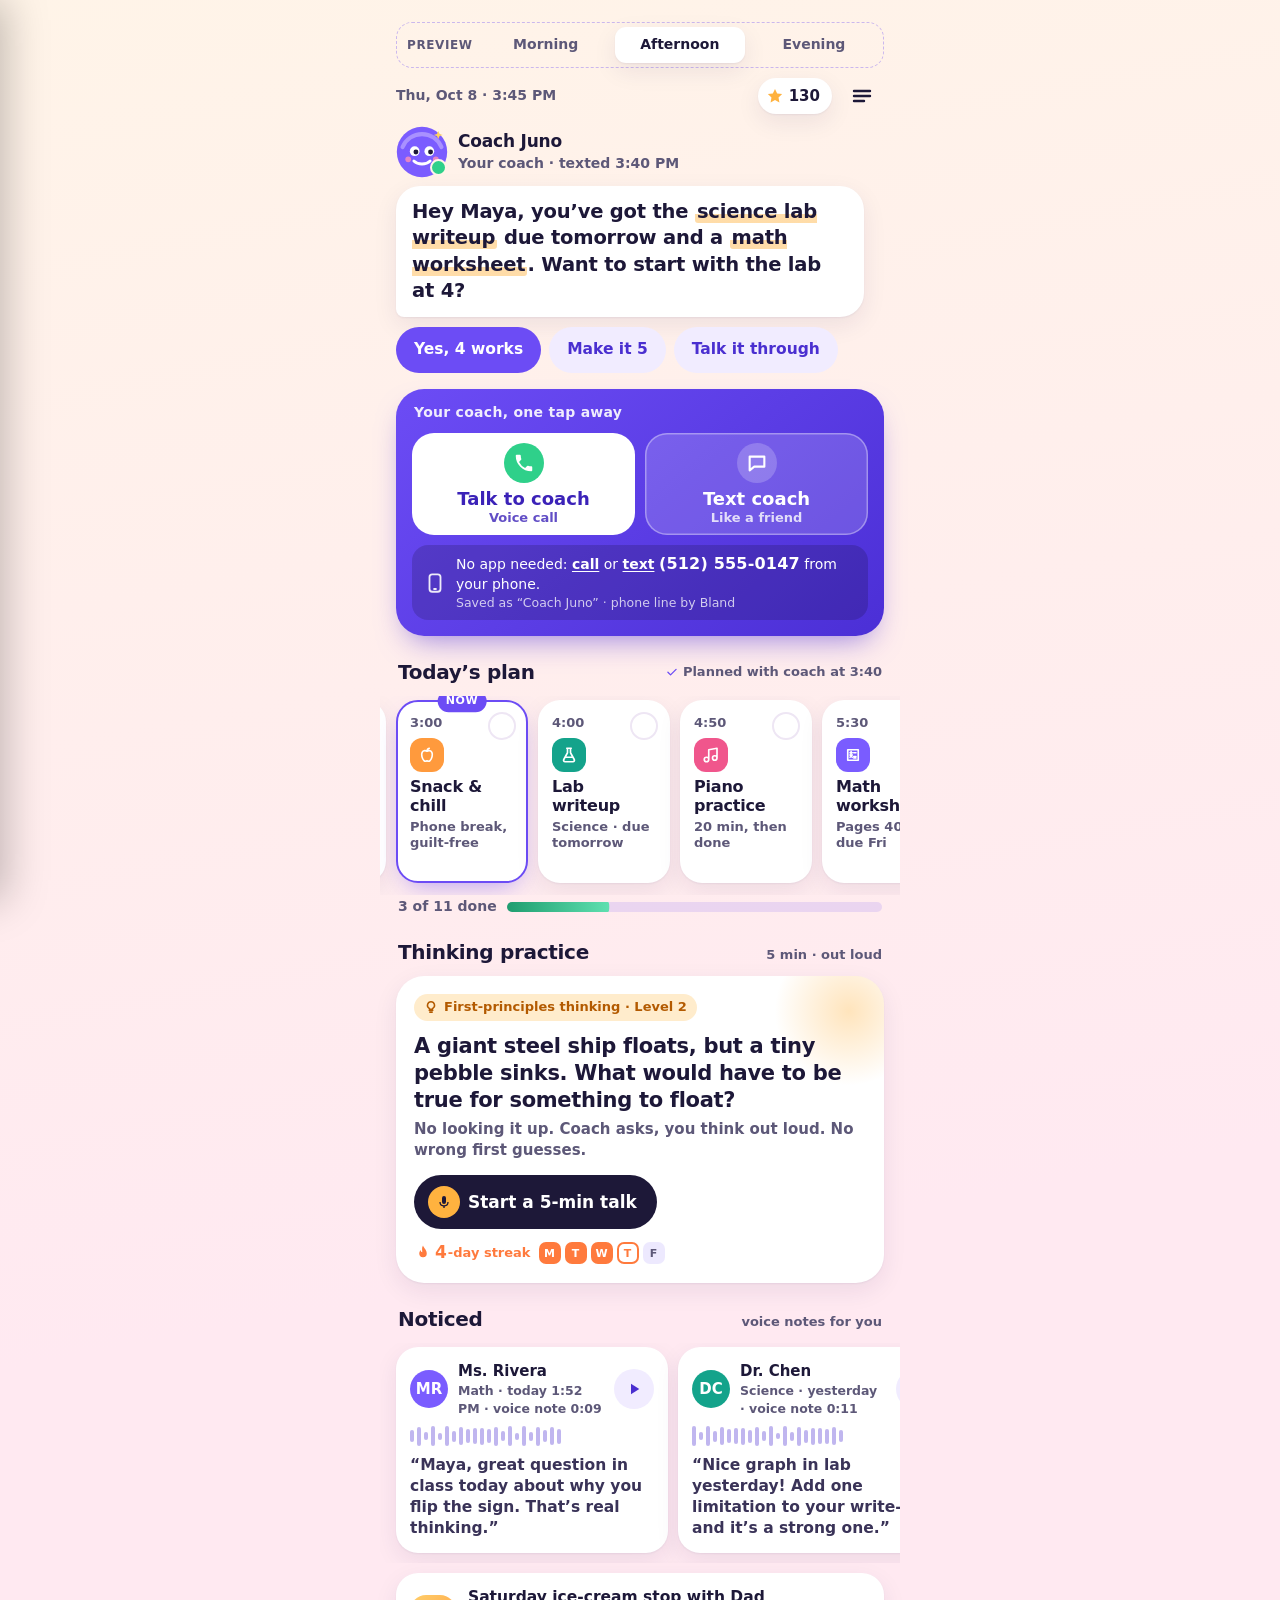
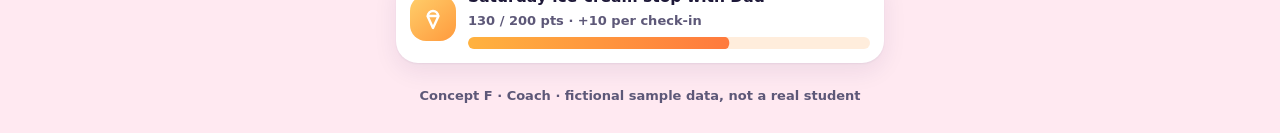
==== coach/index.html @ fbde6e18 "F Coach: landing page is the AI coach's latest text (time-aware, quick replies), Talk/Text coach + c" ====
<!doctype html>
<html lang="en" class="ph-afternoon">
<head>
<meta charset="utf-8">
<meta name="viewport" content="width=device-width,initial-scale=1,viewport-fit=cover">
<meta http-equiv="Content-Security-Policy" content="default-src 'none'; script-src 'self'; style-src 'self' 'unsafe-inline'; img-src 'self' data:; connect-src 'self'; base-uri 'none'; form-action 'none'">
<meta name="referrer" content="no-referrer">
<link rel="icon" type="image/png" sizes="32x32" href="../icons/favicon-32.png">
<meta name="theme-color" content="#fff3e6">
<title>AEIOS · Today · F (Coach)</title>
<style>
/* AEIOS · Today · Variant F "Coach": the landing page is the coach's latest text, not a dashboard.
   The coach reaches Maya by text and by voice (a phone line powered by Bland). Fictional sample data only.
   No external fonts, scripts or libraries; honors prefers-reduced-motion. */
:root{
 --bg1:#fff4e8;--bg2:#ffe9f1;--ink:#1d1838;--ink2:#3a3358;--muted:#5d5878;--card:#fff;--line:#eee6f4;
 --coach:#6c4cf5;--coach2:#8f6bff;--coach-ink:#fff;--bub:#fff;--me:#1d1838;--me-ink:#fff;
 --chip:#f1ecff;--chip-ink:#4a2fd0;--ok:#1f9d6f;--ok-wash:#dcf6ea;--sun:#ffb23f;--flame:#ff7a3d;
 --sci:#14a38b;--math:#7a5cff;--music:#f0568c;--food:#ff9a3d;--read:#3f86ff;--school:#5a6b8c;--rest:#9aa5b8;--call:#6c4cf5;
 --sh:0 1px 2px rgba(40,20,90,.06),0 8px 24px rgba(40,20,90,.08);
}
.ph-school{--bg1:#eaf3ff;--bg2:#eefaf6}
.ph-morning{--bg1:#fff6dc;--bg2:#ffe6d6}
.ph-evening{
 --bg1:#141238;--bg2:#1d1850;--ink:#f3f0ff;--ink2:#ddd7f7;--muted:#b4add6;--card:#252060;--line:#352f78;
 --bub:#2f2970;--me:#8f6bff;--chip:#332c7a;--chip-ink:#e6deff;--ok:#5fe0b0;--ok-wash:#1d4a45;
 --sh:0 1px 2px rgba(0,0,0,.25),0 10px 28px rgba(0,0,0,.25)}
*{box-sizing:border-box;margin:0;padding:0}
html{-webkit-text-size-adjust:100%;background:var(--bg2)}
body{font-family:system-ui,-apple-system,"Segoe UI",Roboto,"Helvetica Neue",Arial,sans-serif;color:var(--ink);font-size:16px;line-height:1.4;-webkit-font-smoothing:antialiased;
 min-height:100vh;min-height:100dvh;background:linear-gradient(170deg,var(--bg1),var(--bg2) 70%);transition:background .5s,color .3s}
.ph-evening{background:radial-gradient(1.5px 1.5px at 12% 8%,#fff9,transparent),radial-gradient(1.5px 1.5px at 82% 5%,#fff8,transparent),radial-gradient(1px 1px at 60% 14%,#fff7,transparent),radial-gradient(1.5px 1.5px at 92% 30%,#fff6,transparent),radial-gradient(1px 1px at 6% 40%,#fff6,transparent),linear-gradient(170deg,var(--bg1),var(--bg2) 70%)}
button,input{font:inherit;color:inherit}
button{background:none;border:0;cursor:pointer;-webkit-tap-highlight-color:transparent;touch-action:manipulation;text-align:left}
a{color:inherit}
:focus-visible{outline:3px solid var(--coach2);outline-offset:3px;border-radius:12px}
svg{flex:none;display:block}
[hidden]{display:none!important}
.sr{position:absolute;width:1px;height:1px;overflow:hidden;clip:rect(0 0 0 0);white-space:nowrap}
.wrap{max-width:520px;margin:0 auto;padding:calc(8px + env(safe-area-inset-top)) 16px calc(28px + env(safe-area-inset-bottom))}
.adw-tab{display:none!important} /* this variant uses its own small menu button */

/* preview toggle (demo only; hidden when the compare page drives the time) */
.pv{display:flex;align-items:center;gap:8px;margin:2px 0 4px;padding:4px;border:1.5px dashed rgba(108,76,245,.35);border-radius:16px}
.ph-evening .pv{border-color:rgba(200,190,255,.3)}
.pv>span{font-size:12px;font-weight:800;letter-spacing:.05em;text-transform:uppercase;color:var(--muted);padding-left:6px}
.seg{flex:1;display:grid;grid-template-columns:repeat(3,1fr);gap:4px}
.seg button{min-height:36px;border-radius:11px;font-size:14px;font-weight:750;color:var(--muted);text-align:center}
.seg button[aria-checked=true]{background:var(--card);color:var(--ink);box-shadow:var(--sh)}

/* top row */
.top{display:flex;align-items:center;gap:8px;min-height:48px}
.when{font-size:14px;font-weight:700;color:var(--muted);flex:1;min-width:0;white-space:nowrap;overflow:hidden;text-overflow:ellipsis}
.pts{display:inline-flex;align-items:center;gap:5px;height:36px;padding:0 12px 0 8px;border-radius:999px;background:var(--card);box-shadow:var(--sh);font-weight:800;font-size:15px;font-variant-numeric:tabular-nums}
.pts svg{color:var(--sun)}
.pts.bump{animation:bump .5s ease}
@keyframes bump{40%{transform:scale(1.15)}}
.menu{width:44px;height:44px;border-radius:14px;display:grid;place-items:center;color:var(--ink)}
.menu:hover{background:rgba(108,76,245,.1)}

/* coach message */
.coach{margin-top:6px}
.who{display:flex;align-items:center;gap:10px;margin-bottom:8px}
.av{width:52px;height:52px;border-radius:50%;flex:none;position:relative}
.av svg{width:100%;height:100%}
.av::after{content:"";position:absolute;right:1px;bottom:2px;width:13px;height:13px;border-radius:50%;background:#2fd08a;border:2.5px solid var(--bg1)}
.who b{display:block;font-size:17px;font-weight:850;letter-spacing:-.2px}
.who span{display:block;font-size:14px;font-weight:650;color:var(--muted)}
.thread{display:flex;flex-direction:column;gap:8px}
.bub{align-self:flex-start;max-width:96%;background:var(--bub);border-radius:24px 24px 24px 8px;padding:13px 16px;box-shadow:var(--sh);font-size:19.5px;line-height:1.35;font-weight:650;letter-spacing:-.2px;text-wrap:pretty}
.bub.sm{font-size:17px;font-weight:600}
.bub.me{align-self:flex-end;background:var(--me);color:var(--me-ink);border-radius:24px 24px 8px 24px;font-size:17px;font-weight:700}
.bub em{font-style:normal;background:linear-gradient(transparent 60%,rgba(255,178,63,.45) 60%);padding:0 2px;border-radius:3px}
.ph-evening .bub em{background:linear-gradient(transparent 60%,rgba(143,107,255,.55) 60%)}
.typing{align-self:flex-start;background:var(--bub);border-radius:20px;padding:12px 16px;box-shadow:var(--sh);display:flex;gap:5px}
.typing i{width:8px;height:8px;border-radius:50%;background:var(--muted);opacity:.5;animation:dot 1s infinite}
.typing i:nth-child(2){animation-delay:.15s}.typing i:nth-child(3){animation-delay:.3s}
@keyframes dot{50%{opacity:1;transform:translateY(-3px)}}
.enter{animation:rise .35s ease both}
@keyframes rise{from{opacity:0;transform:translateY(8px)}to{opacity:1;transform:none}}
.qr{display:flex;flex-wrap:wrap;gap:8px;margin-top:10px}
.qr button{min-height:46px;padding:0 16px;white-space:nowrap;border-radius:999px;background:var(--chip);color:var(--chip-ink);font-weight:800;font-size:15.5px;border:2px solid transparent;transition:transform .12s}
.qr button:first-child{background:var(--coach);color:#fff}
.qr button:active{transform:scale(.95)}

/* primary action */
.act{margin-top:16px;background:linear-gradient(140deg,var(--coach),#4b2fd6);color:#fff;border-radius:28px;padding:16px;box-shadow:0 14px 30px -12px rgba(76,47,214,.6)}
.act h2{font-size:14px;font-weight:800;letter-spacing:.02em;opacity:.9;margin:-2px 2px 10px}
.btns{display:grid;grid-template-columns:1fr 1fr;gap:10px}
.big{min-height:96px;border-radius:22px;display:flex;flex-direction:column;align-items:center;justify-content:center;gap:6px;padding:10px 8px;font-size:18px;font-weight:850;line-height:1.1;text-align:center;white-space:nowrap}
.big .ic{width:40px;height:40px;border-radius:50%;display:grid;place-items:center;flex:none}
.big small{display:block;font-size:13px;font-weight:700;opacity:.8;margin-top:2px}
.big.call{background:#fff;color:#3b22b8}
.big.call .ic{background:#2fd08a;color:#fff}
.big.text{background:rgba(255,255,255,.16);color:#fff;box-shadow:inset 0 0 0 1.5px rgba(255,255,255,.35)}
.big.text .ic{background:rgba(255,255,255,.2)}
.big:active{transform:scale(.97)}
.num{display:flex;align-items:center;gap:10px;margin-top:10px;padding:9px 12px;border-radius:16px;background:rgba(0,0,0,.16);font-size:14px;line-height:1.3}
.num svg{opacity:.9}
.num b{font-size:16px;font-weight:850;letter-spacing:.2px;white-space:nowrap}
.num a{font-weight:800;text-decoration:underline;text-underline-offset:2px}
.num .by{display:block;opacity:.75;font-size:12.5px;margin-top:2px}

/* sections */
.sec{margin-top:22px}
.sh{display:flex;align-items:baseline;gap:8px;margin:0 2px 10px}
.sh h2{font-size:20px;font-weight:850;letter-spacing:-.3px}
.sh .note{margin-left:auto;font-size:13px;font-weight:700;color:var(--muted);display:inline-flex;align-items:center;gap:4px;white-space:nowrap}
.sh .note svg{color:var(--coach)}
.ph-evening .sh .note svg{color:var(--coach2)}

/* day-block strip */
.strip{display:flex;gap:10px;overflow-x:auto;scroll-snap-type:x proximity;scrollbar-width:none;-webkit-overflow-scrolling:touch;padding:4px 16px 12px;margin:0 -16px;scroll-padding:0 16px}
.strip::-webkit-scrollbar{display:none}
.blk{flex:none;scroll-snap-align:start;width:132px;min-height:132px;border-radius:22px;padding:12px;background:var(--card);box-shadow:var(--sh);position:relative;display:flex;flex-direction:column;gap:4px;border:2.5px solid transparent;transition:transform .15s,opacity .2s}
.blk:active{transform:scale(.97)}
.blk .tm{font-size:13px;font-weight:800;color:var(--muted);font-variant-numeric:tabular-nums}
.blk .bi{width:34px;height:34px;border-radius:12px;display:grid;place-items:center;color:#fff;background:var(--c);margin:2px 0 2px}
.blk .bt{font-size:16px;font-weight:850;line-height:1.15;letter-spacing:-.2px}
.blk .bs{font-size:13px;font-weight:650;color:var(--muted);line-height:1.2}
.blk .ck{position:absolute;top:10px;right:10px;width:28px;height:28px;border-radius:50%;border:2.5px solid var(--line);display:grid;place-items:center;color:transparent}
.blk.done .ck{background:var(--ok);border-color:var(--ok);color:#fff}
.blk.done .bt{text-decoration:line-through;text-decoration-thickness:2px;opacity:.6}
.blk.done .bi{opacity:.55}
.blk.now{border-color:var(--coach);box-shadow:0 10px 26px -10px rgba(108,76,245,.55)}
.ph-evening .blk.now{border-color:var(--coach2)}
.blk .tag{position:absolute;top:-1px;left:50%;transform:translate(-50%,-50%);background:var(--coach);color:#fff;font-size:11px;font-weight:850;letter-spacing:.06em;text-transform:uppercase;padding:3px 8px;border-radius:999px;white-space:nowrap}
.blk.tmrw{background:transparent;box-shadow:none;border:2.5px dashed var(--line);width:150px}
.ph-evening .blk.tmrw{border-color:#4a43a0}
.blk.tmrw .bs{line-height:1.45}
.blk.moved{animation:pop .45s ease}
@keyframes pop{40%{transform:scale(1.05)}}
.prog{display:flex;align-items:center;gap:10px;font-size:14px;font-weight:700;color:var(--muted);margin:2px 2px 0}
.bar{flex:1;height:10px;border-radius:9px;background:rgba(108,76,245,.14);overflow:hidden}
.ph-evening .bar{background:rgba(255,255,255,.12)}
.bar i{display:block;height:100%;width:100%;border-radius:9px;background:linear-gradient(90deg,var(--ok),#5fe0b0);transform-origin:0 50%;transition:transform .5s ease}

/* thinking practice */
.think{background:var(--card);border-radius:28px;padding:18px;box-shadow:var(--sh);position:relative;overflow:hidden}
.think::before{content:"";position:absolute;right:-40px;top:-40px;width:150px;height:150px;border-radius:50%;background:radial-gradient(circle,rgba(255,178,63,.35),transparent 70%)}
.course{display:inline-flex;align-items:center;gap:6px;font-size:13px;font-weight:800;color:#b35a00;background:#ffeccc;padding:4px 10px;border-radius:999px}
.ph-evening .course{color:#ffd79a;background:rgba(255,178,63,.18)}
.q{font-size:21px;font-weight:850;line-height:1.28;letter-spacing:-.3px;margin:12px 0 6px;text-wrap:pretty;position:relative}
.qh{font-size:15px;color:var(--muted);font-weight:600}
.trow{display:flex;align-items:center;gap:12px;margin-top:14px;flex-wrap:wrap}
.go{min-height:54px;padding:0 20px 0 14px;border-radius:999px;background:var(--ink);color:var(--card);font-weight:850;font-size:17px;display:inline-flex;align-items:center;gap:8px}
.ph-evening .go{background:#fff;color:#1d1838}
.go .ic{width:32px;height:32px;border-radius:50%;background:var(--sun);color:#1d1838;display:grid;place-items:center}
.go.did{background:var(--ok-wash);color:var(--ok)}
.go.did .ic{background:var(--ok);color:#fff}
.streak{display:flex;align-items:center;gap:8px}
.streak .fl{display:flex;align-items:center;gap:3px;font-weight:900;font-size:17px;color:var(--flame)}.streak .sl{font-size:13px;font-weight:800;margin-left:-2px}
.days{display:flex;gap:4px}
.days i{width:22px;height:22px;border-radius:7px;background:rgba(108,76,245,.12);font-style:normal;font-size:11px;font-weight:850;display:grid;place-items:center;color:var(--muted)}
.ph-evening .days i{background:rgba(255,255,255,.1)}
.days i.on{background:var(--flame);color:#fff}
.days i.td{box-shadow:inset 0 0 0 2px var(--flame);color:var(--flame);background:transparent}

/* noticed */
.nstrip{display:flex;gap:10px;overflow-x:auto;scrollbar-width:none;padding:4px 16px 10px;margin:0 -16px;scroll-snap-type:x proximity;scroll-padding:0 16px}
.nstrip::-webkit-scrollbar{display:none}
.note-c{flex:none;width:272px;scroll-snap-align:start;background:var(--card);border-radius:22px;padding:14px;box-shadow:var(--sh);display:flex;flex-direction:column;gap:8px}
.nh{display:flex;align-items:center;gap:10px}
.nav{width:38px;height:38px;border-radius:50%;display:grid;place-items:center;font-weight:900;font-size:15px;color:#fff;flex:none}
.nh b{display:block;font-size:15px;font-weight:850}
.nh div span{display:block;font-size:12.5px;font-weight:700;color:var(--muted)}
.play{margin-left:auto;width:40px;height:40px;border-radius:50%;background:var(--chip);color:var(--chip-ink);display:grid;place-items:center;flex:none}
.wave{display:flex;align-items:center;gap:3px;height:22px}
.wave i{width:4px;border-radius:3px;background:var(--chip-ink);opacity:.35}
.note-c.playing .wave i{opacity:.9;animation:wv .8s ease-in-out infinite alternate}
.note-c.playing .wave i:nth-child(2n){animation-delay:.2s}.note-c.playing .wave i:nth-child(3n){animation-delay:.4s}
@keyframes wv{to{transform:scaleY(.4)}}
.tx{font-size:15.5px;font-weight:650;line-height:1.35;color:var(--ink2)}
.tx::before{content:"\201C"}.tx::after{content:"\201D"}
.reward{margin-top:10px;background:var(--card);border-radius:22px;padding:14px;box-shadow:var(--sh);display:flex;align-items:center;gap:12px}
.reward .ri{width:46px;height:46px;border-radius:16px;background:linear-gradient(140deg,#ffcf6b,#ff9a3d);display:grid;place-items:center;color:#fff;flex:none}
.reward .rb{flex:1;min-width:0}
.reward b{font-size:15.5px;font-weight:850;display:block}
.reward span{font-size:13px;font-weight:700;color:var(--muted)}
.reward .bar{margin-top:6px;height:12px;background:rgba(255,154,61,.18)}
.reward .bar i{background:linear-gradient(90deg,#ffb23f,#ff7a3d)}
.foot{margin-top:24px;text-align:center;font-size:13px;color:var(--muted);font-weight:600}

/* sheets: call + text */
.scrim{position:fixed;inset:0;background:rgba(12,10,40,.5);z-index:50;opacity:0;transition:opacity .25s}
.scrim.on{opacity:1}
.sheet{position:fixed;left:0;right:0;bottom:0;z-index:60;max-width:520px;margin:0 auto;border-radius:30px 30px 0 0;transform:translateY(105%);transition:transform .3s cubic-bezier(.22,.9,.24,1);max-height:92dvh;display:flex;flex-direction:column}
.sheet.on{transform:none}
.call-s{background:linear-gradient(170deg,#2a1d7a,#120d3a);color:#fff;padding:22px 20px calc(22px + env(safe-area-inset-bottom));text-align:center}
.ring{width:120px;height:120px;margin:8px auto 12px;border-radius:50%;position:relative}
.ring svg{width:100%;height:100%;position:relative;z-index:1}
.ring::before,.ring::after{content:"";position:absolute;inset:0;border-radius:50%;background:rgba(143,107,255,.45);animation:pulse 1.8s ease-out infinite}
.ring::after{animation-delay:.9s}
.call-s.talking .ring::before,.call-s.talking .ring::after{background:rgba(47,208,138,.4)}
@keyframes pulse{from{transform:scale(1);opacity:.8}to{transform:scale(1.6);opacity:0}}
.call-s h3{font-size:22px;font-weight:850}
.call-s .st{font-size:15px;font-weight:700;opacity:.8;font-variant-numeric:tabular-nums;margin-top:2px}
.caps{-webkit-mask-image:linear-gradient(transparent,#000 22px);mask-image:linear-gradient(transparent,#000 22px);padding-top:14px;margin:8px 0 4px;min-height:132px;max-height:34dvh;overflow-y:auto;text-align:left;display:flex;flex-direction:column;gap:8px}
.cap{background:rgba(255,255,255,.1);border-radius:16px;padding:10px 12px;font-size:16px;font-weight:600;line-height:1.35}
.cap b{display:block;font-size:12px;letter-spacing:.06em;text-transform:uppercase;opacity:.7;margin-bottom:2px}
.cap.me{background:rgba(47,208,138,.18)}
.ctl{display:flex;justify-content:center;gap:22px;margin-top:14px}
.ctl button{display:flex;flex-direction:column;align-items:center;gap:6px;font-size:13px;font-weight:750;text-align:center}
.ctl .cb{width:62px;height:62px;border-radius:50%;background:rgba(255,255,255,.14);display:grid;place-items:center}
.ctl button[aria-pressed=true] .cb{background:#fff;color:#2a1d7a}
.ctl .end .cb{background:#ff4d5e}
.say{margin-top:14px;display:flex;flex-wrap:wrap;gap:8px;justify-content:center}
.say button{min-height:44px;padding:0 14px;border-radius:999px;background:rgba(255,255,255,.14);font-weight:750;font-size:15px}
.demo{font-size:12.5px;opacity:.65;margin-top:14px}
.text-s{background:var(--bg1);color:var(--ink);height:86dvh}
.ph-evening .text-s{background:#17143f}
.tsh{display:flex;align-items:center;gap:10px;padding:14px 16px;border-bottom:1px solid var(--line)}
.tsh .av{width:40px;height:40px}
.tsh .av::after{width:10px;height:10px}
.tsh div{flex:1}
.tsh b{display:block;font-weight:850}
.tsh span{font-size:13px;color:var(--muted);font-weight:650}
.x{width:44px;height:44px;border-radius:50%;display:grid;place-items:center}
.tth{flex:1;overflow-y:auto;padding:14px 16px;display:flex;flex-direction:column;gap:8px}
.tth .bub{font-size:16.5px;font-weight:600}
.tth .bub.me{font-size:16.5px}
.tth .tm{align-self:center;font-size:12.5px;color:var(--muted);font-weight:700}
.tin{display:flex;gap:8px;padding:10px 12px calc(10px + env(safe-area-inset-bottom));border-top:1px solid var(--line)}
.tin input{flex:1;min-height:48px;border-radius:999px;border:2px solid var(--line);background:var(--card);padding:0 16px;font-size:16px}
.tin button{width:48px;height:48px;border-radius:50%;background:var(--coach);color:#fff;display:grid;place-items:center}
.toast{position:fixed;left:50%;bottom:calc(18px + env(safe-area-inset-bottom));transform:translate(-50%,20px);opacity:0;z-index:70;background:#1d1838;color:#fff;padding:12px 18px;border-radius:999px;font-weight:750;font-size:15px;transition:.25s;pointer-events:none;white-space:nowrap}
.toast.on{opacity:1;transform:translate(-50%,0)}

@media (min-width:700px){.wrap{padding-top:20px}}
@media (prefers-reduced-motion:reduce){
 *,*::before,*::after{animation:none!important;transition:none!important}
 .ring::before,.ring::after{opacity:.35;transform:scale(1.25)}
}
</style>
</head>
<body class="ph-afternoon">
<main class="wrap">
 <div class="pv" id="pv" role="radiogroup" aria-labelledby="pvL"><span id="pvL">Preview</span><div class="seg" id="seg">
  <button type="button" role="radio" data-p="morning">Morning</button><button type="button" role="radio" data-p="afternoon">Afternoon</button><button type="button" role="radio" data-p="evening">Evening</button></div></div>

 <div class="top">
  <span class="when" id="when"></span>
  <span class="pts" id="pts" aria-live="polite"></span>
  <button type="button" class="menu" id="menu" aria-label="Menu: checklists, calendar, grades and more"><svg width="24" height="24" viewBox="0 0 24 24" fill="none" stroke="currentColor" stroke-width="2.4" stroke-linecap="round" aria-hidden="true"><path d="M4 7h16M4 12h16M4 17h10"/></svg></button>
 </div>

 <section class="coach" aria-labelledby="coachName">
  <div class="who"><span class="av" id="av1"></span><div><b id="coachName">Coach Juno</b><span id="sent"></span></div></div>
  <div class="thread" id="thread" aria-live="polite"></div>
  <div class="qr" id="qr"></div>
 </section>

 <section class="act" aria-labelledby="actH">
  <h2 id="actH">Your coach, one tap away</h2>
  <div class="btns">
   <button type="button" class="big call" id="bCall"><span class="ic"><svg width="22" height="22" viewBox="0 0 24 24" fill="currentColor" aria-hidden="true"><path d="M6.6 10.8a15.1 15.1 0 0 0 6.6 6.6l2.2-2.2a1 1 0 0 1 1-.25 11.4 11.4 0 0 0 3.6.57 1 1 0 0 1 1 1V20a1 1 0 0 1-1 1A17 17 0 0 1 3 4a1 1 0 0 1 1-1h3.5a1 1 0 0 1 1 1c0 1.25.2 2.45.57 3.57a1 1 0 0 1-.25 1z"/></svg></span><span>Talk to coach<small>Voice call</small></span></button>
   <button type="button" class="big text" id="bText"><span class="ic"><svg width="22" height="22" viewBox="0 0 24 24" fill="none" stroke="currentColor" stroke-width="2.3" stroke-linejoin="round" aria-hidden="true"><path d="M4 5h16v11H9l-5 4z"/></svg></span><span>Text coach<small>Like a friend</small></span></button>
  </div>
  <p class="num"><svg width="22" height="22" viewBox="0 0 24 24" fill="none" stroke="currentColor" stroke-width="2" stroke-linecap="round" stroke-linejoin="round" aria-hidden="true"><rect x="6" y="2.5" width="12" height="19" rx="3"/><path d="M11 18.5h2"/></svg>
   <span>No app needed: <a href="tel:+15125550147">call</a> or <a href="sms:+15125550147">text</a> <b>(512) 555-0147</b> from your phone.<span class="by">Saved as “Coach Juno” · phone line by Bland</span></span></p>
 </section>

 <section class="sec" aria-labelledby="planH">
  <div class="sh"><h2 id="planH">Today’s plan</h2><span class="note" id="planNote"></span></div>
  <div class="strip" id="strip" role="list"></div>
  <div class="prog"><span id="progT"></span><div class="bar" aria-hidden="true"><i id="progB"></i></div></div>
 </section>

 <section class="sec" aria-labelledby="thinkH">
  <div class="sh"><h2 id="thinkH">Thinking practice</h2><span class="note">5 min · out loud</span></div>
  <div class="think">
   <span class="course"><svg width="14" height="14" viewBox="0 0 24 24" fill="none" stroke="currentColor" stroke-width="2.6" stroke-linecap="round" aria-hidden="true"><path d="M9 18h6M10 21h4M12 3a6 6 0 0 0-3.5 10.9c.6.5 1 1.2 1 2V16h5v-.1c0-.8.4-1.5 1-2A6 6 0 0 0 12 3Z"/></svg>First-principles thinking · Level 2</span>
   <p class="q">A giant steel ship floats, but a tiny pebble sinks. What would have to be true for something to float?</p>
   <p class="qh">No looking it up. Coach asks, you think out loud, there are no wrong first guesses.</p>
   <div class="trow">
    <button type="button" class="go" id="bThink"><span class="ic"><svg width="16" height="16" viewBox="0 0 24 24" fill="currentColor" aria-hidden="true"><path d="M12 15a3 3 0 0 0 3-3V6a3 3 0 1 0-6 0v6a3 3 0 0 0 3 3Zm5-3a5 5 0 0 1-10 0H5a7 7 0 0 0 6 6.9V21h2v-2.1A7 7 0 0 0 19 12Z"/></svg></span><span id="thinkL">Start a 5-min talk</span></button>
    <div class="streak"><span class="fl"><svg width="18" height="18" viewBox="0 0 24 24" fill="currentColor" aria-hidden="true"><path d="M12 2c1 3.5 5 5.5 5 10.5A5 5 0 0 1 7 12.6c0-2 1-3.6 2-4.6 0 2 1 3 2 3 0-3-1-5.5 1-9Z"/></svg><span id="stN">4</span><span class="sl">-day streak</span></span><div class="days" id="days" aria-label="Streak this week"></div></div>
   </div>
  </div>
 </section>

 <section class="sec" aria-labelledby="notH">
  <div class="sh"><h2 id="notH">Noticed</h2><span class="note">voice notes for you</span></div>
  <div class="nstrip" id="notes"></div>
  <div class="reward"><span class="ri"><svg width="24" height="24" viewBox="0 0 24 24" fill="none" stroke="currentColor" stroke-width="2.4" stroke-linecap="round" stroke-linejoin="round" aria-hidden="true"><path d="M7 10a5 5 0 0 1 10 0M6.5 10h11L12 22z"/></svg></span>
   <div class="rb"><b>Saturday ice-cream stop with Dad</b><span id="rwT"></span><div class="bar" aria-hidden="true"><i id="rwB"></i></div></div></div>
 </section>

 <p class="foot">Concept F · Coach · fictional sample data, not a real student</p>
</main>

<div class="scrim" id="scrim" hidden></div>
<section class="sheet call-s" id="callS" role="dialog" aria-modal="true" aria-labelledby="callH" hidden>
 <div class="ring" id="av2"></div>
 <h3 id="callH">Coach Juno</h3>
 <p class="st" id="callSt">Calling…</p>
 <div class="caps" id="caps" aria-live="polite"></div>
 <div class="say" id="say"></div>
 <div class="ctl">
  <button type="button" id="mute" aria-pressed="false"><span class="cb"><svg width="24" height="24" viewBox="0 0 24 24" fill="none" stroke="currentColor" stroke-width="2.2" stroke-linecap="round" aria-hidden="true"><path d="M12 15a3 3 0 0 0 3-3V6a3 3 0 1 0-6 0v6a3 3 0 0 0 3 3ZM19 12a7 7 0 0 1-14 0M12 19v3"/></svg></span>Mute</button>
  <button type="button" class="end" id="endCall"><span class="cb"><svg width="26" height="26" viewBox="0 0 24 24" fill="currentColor" aria-hidden="true"><path d="M12 9c-3 0-5.8.8-8.3 2.3a1 1 0 0 0-.4 1.2l1 2.4a1 1 0 0 0 1.2.6l3-1a1 1 0 0 0 .7-.9V12a12 12 0 0 1 5.6 0v1.6a1 1 0 0 0 .7.9l3 1a1 1 0 0 0 1.2-.6l1-2.4a1 1 0 0 0-.4-1.2A15.6 15.6 0 0 0 12 9Z"/></svg></span>End</button>
 </div>
 <p class="demo">Demo call: nothing is dialed. In the real app this is a phone call on Coach Juno’s line (voice by Bland).</p>
</section>
<section class="sheet text-s" id="textS" role="dialog" aria-modal="true" aria-labelledby="textH" hidden>
 <div class="tsh"><span class="av" id="av3"></span><div><b id="textH">Coach Juno</b><span>(512) 555-0147 · same chat as your phone’s texts</span></div>
  <button type="button" class="x" id="closeText" aria-label="Close texts"><svg width="22" height="22" viewBox="0 0 24 24" fill="none" stroke="currentColor" stroke-width="2.4" stroke-linecap="round" aria-hidden="true"><path d="M6 6l12 12M18 6L6 18"/></svg></button></div>
 <div class="tth" id="tth" aria-live="polite"></div>
 <form class="tin" id="tform" action="#"><label class="sr" for="tinput">Message to Coach Juno</label><input id="tinput" autocomplete="off" maxlength="300" placeholder="Text Coach Juno…"><button type="submit" aria-label="Send"><svg width="22" height="22" viewBox="0 0 24 24" fill="currentColor" aria-hidden="true"><path d="M3 20.5 21 12 3 3.5 3 10l12 2-12 2z"/></svg></button></form>
</section>
<div class="toast" id="toast" role="status"></div>
<script src="../shared/drawer.js"></script>
<script src="app.js"></script>
</body>
</html>
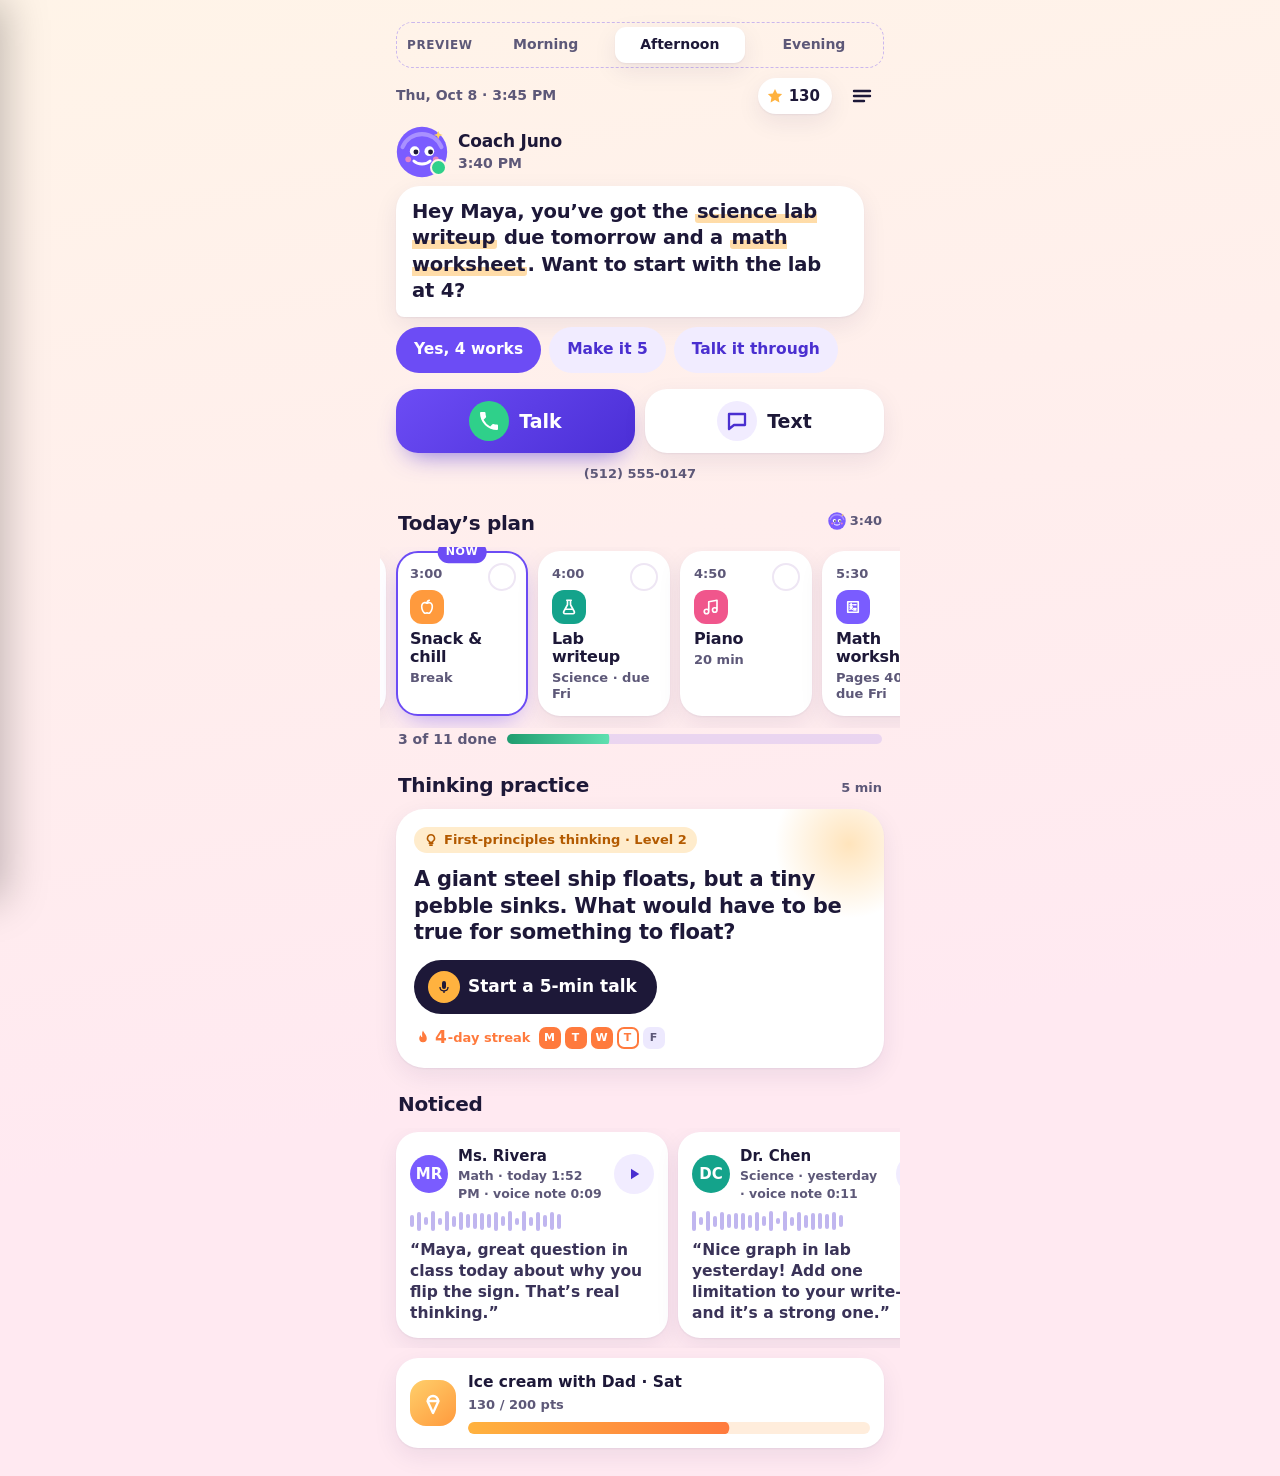
==== commit 5e1da0bb: "F Coach: strip meta/pitch copy; plain Talk/Text icon buttons, number as tiny label, check-in time sh" ====
--- a/coach/index.html
+++ b/coach/index.html
@@ -84,30 +84,23 @@
 .qr button:active{transform:scale(.95)}
 
 /* primary action */
-.act{margin-top:16px;background:linear-gradient(140deg,var(--coach),#4b2fd6);color:#fff;border-radius:28px;padding:16px;box-shadow:0 14px 30px -12px rgba(76,47,214,.6)}
-.act h2{font-size:14px;font-weight:800;letter-spacing:.02em;opacity:.9;margin:-2px 2px 10px}
+.act{margin-top:16px}
 .btns{display:grid;grid-template-columns:1fr 1fr;gap:10px}
-.big{min-height:96px;border-radius:22px;display:flex;flex-direction:column;align-items:center;justify-content:center;gap:6px;padding:10px 8px;font-size:18px;font-weight:850;line-height:1.1;text-align:center;white-space:nowrap}
+.big{min-height:64px;border-radius:22px;display:flex;align-items:center;justify-content:center;gap:10px;font-size:19px;font-weight:850;transition:transform .12s}
 .big .ic{width:40px;height:40px;border-radius:50%;display:grid;place-items:center;flex:none}
-.big small{display:block;font-size:13px;font-weight:700;opacity:.8;margin-top:2px}
-.big.call{background:#fff;color:#3b22b8}
+.big.call{background:linear-gradient(140deg,var(--coach),#4b2fd6);color:#fff;box-shadow:0 12px 26px -12px rgba(76,47,214,.7)}
 .big.call .ic{background:#2fd08a;color:#fff}
-.big.text{background:rgba(255,255,255,.16);color:#fff;box-shadow:inset 0 0 0 1.5px rgba(255,255,255,.35)}
-.big.text .ic{background:rgba(255,255,255,.2)}
+.big.text{background:var(--card);color:var(--ink);box-shadow:var(--sh)}
+.big.text .ic{background:var(--chip);color:var(--chip-ink)}
 .big:active{transform:scale(.97)}
-.num{display:flex;align-items:center;gap:10px;margin-top:10px;padding:9px 12px;border-radius:16px;background:rgba(0,0,0,.16);font-size:14px;line-height:1.3}
-.num svg{opacity:.9}
-.num b{font-size:16px;font-weight:850;letter-spacing:.2px;white-space:nowrap}
-.num a{font-weight:800;text-decoration:underline;text-underline-offset:2px}
-.num .by{display:block;opacity:.75;font-size:12.5px;margin-top:2px}
+.num{display:block;width:max-content;margin:8px auto 0;padding:4px 10px;font-size:13px;font-weight:750;color:var(--muted);text-decoration:none;font-variant-numeric:tabular-nums;border-radius:999px}
 
 /* sections */
 .sec{margin-top:22px}
 .sh{display:flex;align-items:baseline;gap:8px;margin:0 2px 10px}
 .sh h2{font-size:20px;font-weight:850;letter-spacing:-.3px}
 .sh .note{margin-left:auto;font-size:13px;font-weight:700;color:var(--muted);display:inline-flex;align-items:center;gap:4px;white-space:nowrap}
-.sh .note svg{color:var(--coach)}
-.ph-evening .sh .note svg{color:var(--coach2)}
+.sh .note .mini{width:18px;height:18px;display:inline-block}.sh .note .mini svg{width:100%;height:100%}
 
 /* day-block strip */
 .strip{display:flex;gap:10px;overflow-x:auto;scroll-snap-type:x proximity;scrollbar-width:none;-webkit-overflow-scrolling:touch;padding:4px 16px 12px;margin:0 -16px;scroll-padding:0 16px}
@@ -250,14 +243,12 @@
   <div class="qr" id="qr"></div>
  </section>
 
- <section class="act" aria-labelledby="actH">
-  <h2 id="actH">Your coach, one tap away</h2>
+ <section class="act" aria-label="Call or text Coach Juno">
   <div class="btns">
-   <button type="button" class="big call" id="bCall"><span class="ic"><svg width="22" height="22" viewBox="0 0 24 24" fill="currentColor" aria-hidden="true"><path d="M6.6 10.8a15.1 15.1 0 0 0 6.6 6.6l2.2-2.2a1 1 0 0 1 1-.25 11.4 11.4 0 0 0 3.6.57 1 1 0 0 1 1 1V20a1 1 0 0 1-1 1A17 17 0 0 1 3 4a1 1 0 0 1 1-1h3.5a1 1 0 0 1 1 1c0 1.25.2 2.45.57 3.57a1 1 0 0 1-.25 1z"/></svg></span><span>Talk to coach<small>Voice call</small></span></button>
-   <button type="button" class="big text" id="bText"><span class="ic"><svg width="22" height="22" viewBox="0 0 24 24" fill="none" stroke="currentColor" stroke-width="2.3" stroke-linejoin="round" aria-hidden="true"><path d="M4 5h16v11H9l-5 4z"/></svg></span><span>Text coach<small>Like a friend</small></span></button>
+   <button type="button" class="big call" id="bCall" aria-label="Talk: call Coach Juno"><span class="ic"><svg width="24" height="24" viewBox="0 0 24 24" fill="currentColor" aria-hidden="true"><path d="M6.6 10.8a15.1 15.1 0 0 0 6.6 6.6l2.2-2.2a1 1 0 0 1 1-.25 11.4 11.4 0 0 0 3.6.57 1 1 0 0 1 1 1V20a1 1 0 0 1-1 1A17 17 0 0 1 3 4a1 1 0 0 1 1-1h3.5a1 1 0 0 1 1 1c0 1.25.2 2.45.57 3.57a1 1 0 0 1-.25 1z"/></svg></span>Talk</button>
+   <button type="button" class="big text" id="bText" aria-label="Text Coach Juno"><span class="ic"><svg width="24" height="24" viewBox="0 0 24 24" fill="none" stroke="currentColor" stroke-width="2.3" stroke-linejoin="round" aria-hidden="true"><path d="M4 5h16v11H9l-5 4z"/></svg></span>Text</button>
   </div>
-  <p class="num"><svg width="22" height="22" viewBox="0 0 24 24" fill="none" stroke="currentColor" stroke-width="2" stroke-linecap="round" stroke-linejoin="round" aria-hidden="true"><rect x="6" y="2.5" width="12" height="19" rx="3"/><path d="M11 18.5h2"/></svg>
-   <span>No app needed: <a href="tel:+15125550147">call</a> or <a href="sms:+15125550147">text</a> <b>(512) 555-0147</b> from your phone.<span class="by">Saved as “Coach Juno” · phone line by Bland</span></span></p>
+  <a class="num" href="tel:+15125550147" aria-label="Coach Juno's number, (512) 555-0147">(512) 555-0147</a>
  </section>
 
  <section class="sec" aria-labelledby="planH">
@@ -267,11 +258,11 @@
  </section>
 
  <section class="sec" aria-labelledby="thinkH">
-  <div class="sh"><h2 id="thinkH">Thinking practice</h2><span class="note">5 min · out loud</span></div>
+  <div class="sh"><h2 id="thinkH">Thinking practice</h2><span class="note">5 min</span></div>
   <div class="think">
    <span class="course"><svg width="14" height="14" viewBox="0 0 24 24" fill="none" stroke="currentColor" stroke-width="2.6" stroke-linecap="round" aria-hidden="true"><path d="M9 18h6M10 21h4M12 3a6 6 0 0 0-3.5 10.9c.6.5 1 1.2 1 2V16h5v-.1c0-.8.4-1.5 1-2A6 6 0 0 0 12 3Z"/></svg>First-principles thinking · Level 2</span>
    <p class="q">A giant steel ship floats, but a tiny pebble sinks. What would have to be true for something to float?</p>
-   <p class="qh">No looking it up. Coach asks, you think out loud, there are no wrong first guesses.</p>
+   <p class="qh"></p>
    <div class="trow">
     <button type="button" class="go" id="bThink"><span class="ic"><svg width="16" height="16" viewBox="0 0 24 24" fill="currentColor" aria-hidden="true"><path d="M12 15a3 3 0 0 0 3-3V6a3 3 0 1 0-6 0v6a3 3 0 0 0 3 3Zm5-3a5 5 0 0 1-10 0H5a7 7 0 0 0 6 6.9V21h2v-2.1A7 7 0 0 0 19 12Z"/></svg></span><span id="thinkL">Start a 5-min talk</span></button>
     <div class="streak"><span class="fl"><svg width="18" height="18" viewBox="0 0 24 24" fill="currentColor" aria-hidden="true"><path d="M12 2c1 3.5 5 5.5 5 10.5A5 5 0 0 1 7 12.6c0-2 1-3.6 2-4.6 0 2 1 3 2 3 0-3-1-5.5 1-9Z"/></svg><span id="stN">4</span><span class="sl">-day streak</span></span><div class="days" id="days" aria-label="Streak this week"></div></div>
@@ -280,13 +271,12 @@
  </section>
 
  <section class="sec" aria-labelledby="notH">
-  <div class="sh"><h2 id="notH">Noticed</h2><span class="note">voice notes for you</span></div>
+  <div class="sh"><h2 id="notH">Noticed</h2></div>
   <div class="nstrip" id="notes"></div>
   <div class="reward"><span class="ri"><svg width="24" height="24" viewBox="0 0 24 24" fill="none" stroke="currentColor" stroke-width="2.4" stroke-linecap="round" stroke-linejoin="round" aria-hidden="true"><path d="M7 10a5 5 0 0 1 10 0M6.5 10h11L12 22z"/></svg></span>
-   <div class="rb"><b>Saturday ice-cream stop with Dad</b><span id="rwT"></span><div class="bar" aria-hidden="true"><i id="rwB"></i></div></div></div>
- </section>
-
- <p class="foot">Concept F · Coach · fictional sample data, not a real student</p>
+   <div class="rb"><b>Ice cream with Dad · Sat</b><span id="rwT"></span><div class="bar" aria-hidden="true"><i id="rwB"></i></div></div></div>
+ </section>
+
 </main>
 
 <div class="scrim" id="scrim" hidden></div>
@@ -300,10 +290,9 @@
   <button type="button" id="mute" aria-pressed="false"><span class="cb"><svg width="24" height="24" viewBox="0 0 24 24" fill="none" stroke="currentColor" stroke-width="2.2" stroke-linecap="round" aria-hidden="true"><path d="M12 15a3 3 0 0 0 3-3V6a3 3 0 1 0-6 0v6a3 3 0 0 0 3 3ZM19 12a7 7 0 0 1-14 0M12 19v3"/></svg></span>Mute</button>
   <button type="button" class="end" id="endCall"><span class="cb"><svg width="26" height="26" viewBox="0 0 24 24" fill="currentColor" aria-hidden="true"><path d="M12 9c-3 0-5.8.8-8.3 2.3a1 1 0 0 0-.4 1.2l1 2.4a1 1 0 0 0 1.2.6l3-1a1 1 0 0 0 .7-.9V12a12 12 0 0 1 5.6 0v1.6a1 1 0 0 0 .7.9l3 1a1 1 0 0 0 1.2-.6l1-2.4a1 1 0 0 0-.4-1.2A15.6 15.6 0 0 0 12 9Z"/></svg></span>End</button>
  </div>
- <p class="demo">Demo call: nothing is dialed. In the real app this is a phone call on Coach Juno’s line (voice by Bland).</p>
 </section>
 <section class="sheet text-s" id="textS" role="dialog" aria-modal="true" aria-labelledby="textH" hidden>
- <div class="tsh"><span class="av" id="av3"></span><div><b id="textH">Coach Juno</b><span>(512) 555-0147 · same chat as your phone’s texts</span></div>
+ <div class="tsh"><span class="av" id="av3"></span><div><b id="textH">Coach Juno</b><span>(512) 555-0147</span></div>
   <button type="button" class="x" id="closeText" aria-label="Close texts"><svg width="22" height="22" viewBox="0 0 24 24" fill="none" stroke="currentColor" stroke-width="2.4" stroke-linecap="round" aria-hidden="true"><path d="M6 6l12 12M18 6L6 18"/></svg></button></div>
  <div class="tth" id="tth" aria-live="polite"></div>
  <form class="tin" id="tform" action="#"><label class="sr" for="tinput">Message to Coach Juno</label><input id="tinput" autocomplete="off" maxlength="300" placeholder="Text Coach Juno…"><button type="submit" aria-label="Send"><svg width="22" height="22" viewBox="0 0 24 24" fill="currentColor" aria-hidden="true"><path d="M3 20.5 21 12 3 3.5 3 10l12 2-12 2z"/></svg></button></form>
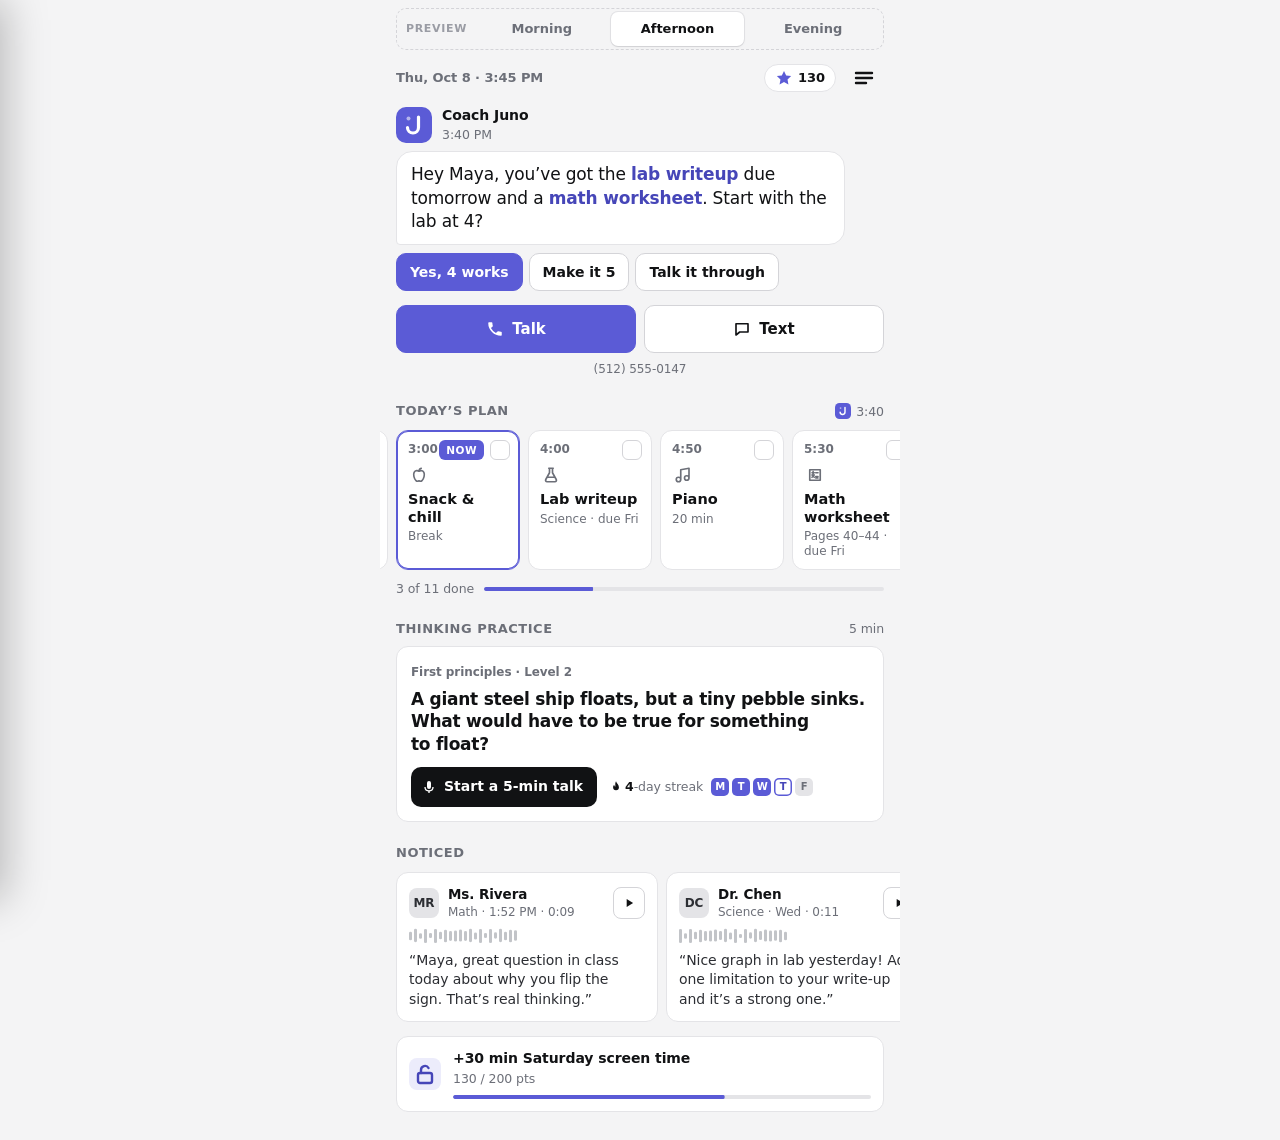
==== commit 46df0aa7: "F Coach restyled for 8th graders (neutral + one accent, monogram mark, tight radii, compact type, sc" ====
--- a/coach/index.html
+++ b/coach/index.html
@@ -6,224 +6,17 @@
 <meta http-equiv="Content-Security-Policy" content="default-src 'none'; script-src 'self'; style-src 'self' 'unsafe-inline'; img-src 'self' data:; connect-src 'self'; base-uri 'none'; form-action 'none'">
 <meta name="referrer" content="no-referrer">
 <link rel="icon" type="image/png" sizes="32x32" href="../icons/favicon-32.png">
-<meta name="theme-color" content="#fff3e6">
+<meta name="theme-color" content="#f4f4f5">
 <title>AEIOS · Today · F (Coach)</title>
+<link rel="stylesheet" href="../shared/mature.css">
 <style>
-/* AEIOS · Today · Variant F "Coach": the landing page is the coach's latest text, not a dashboard.
-   The coach reaches Maya by text and by voice (a phone line powered by Bland). Fictional sample data only.
-   No external fonts, scripts or libraries; honors prefers-reduced-motion. */
-:root{
- --bg1:#fff4e8;--bg2:#ffe9f1;--ink:#1d1838;--ink2:#3a3358;--muted:#5d5878;--card:#fff;--line:#eee6f4;
- --coach:#6c4cf5;--coach2:#8f6bff;--coach-ink:#fff;--bub:#fff;--me:#1d1838;--me-ink:#fff;
- --chip:#f1ecff;--chip-ink:#4a2fd0;--ok:#1f9d6f;--ok-wash:#dcf6ea;--sun:#ffb23f;--flame:#ff7a3d;
- --sci:#14a38b;--math:#7a5cff;--music:#f0568c;--food:#ff9a3d;--read:#3f86ff;--school:#5a6b8c;--rest:#9aa5b8;--call:#6c4cf5;
- --sh:0 1px 2px rgba(40,20,90,.06),0 8px 24px rgba(40,20,90,.08);
-}
-.ph-school{--bg1:#eaf3ff;--bg2:#eefaf6}
-.ph-morning{--bg1:#fff6dc;--bg2:#ffe6d6}
-.ph-evening{
- --bg1:#141238;--bg2:#1d1850;--ink:#f3f0ff;--ink2:#ddd7f7;--muted:#b4add6;--card:#252060;--line:#352f78;
- --bub:#2f2970;--me:#8f6bff;--chip:#332c7a;--chip-ink:#e6deff;--ok:#5fe0b0;--ok-wash:#1d4a45;
- --sh:0 1px 2px rgba(0,0,0,.25),0 10px 28px rgba(0,0,0,.25)}
-*{box-sizing:border-box;margin:0;padding:0}
-html{-webkit-text-size-adjust:100%;background:var(--bg2)}
-body{font-family:system-ui,-apple-system,"Segoe UI",Roboto,"Helvetica Neue",Arial,sans-serif;color:var(--ink);font-size:16px;line-height:1.4;-webkit-font-smoothing:antialiased;
- min-height:100vh;min-height:100dvh;background:linear-gradient(170deg,var(--bg1),var(--bg2) 70%);transition:background .5s,color .3s}
-.ph-evening{background:radial-gradient(1.5px 1.5px at 12% 8%,#fff9,transparent),radial-gradient(1.5px 1.5px at 82% 5%,#fff8,transparent),radial-gradient(1px 1px at 60% 14%,#fff7,transparent),radial-gradient(1.5px 1.5px at 92% 30%,#fff6,transparent),radial-gradient(1px 1px at 6% 40%,#fff6,transparent),linear-gradient(170deg,var(--bg1),var(--bg2) 70%)}
-button,input{font:inherit;color:inherit}
-button{background:none;border:0;cursor:pointer;-webkit-tap-highlight-color:transparent;touch-action:manipulation;text-align:left}
-a{color:inherit}
-:focus-visible{outline:3px solid var(--coach2);outline-offset:3px;border-radius:12px}
-svg{flex:none;display:block}
-[hidden]{display:none!important}
-.sr{position:absolute;width:1px;height:1px;overflow:hidden;clip:rect(0 0 0 0);white-space:nowrap}
-.wrap{max-width:520px;margin:0 auto;padding:calc(8px + env(safe-area-inset-top)) 16px calc(28px + env(safe-area-inset-bottom))}
-.adw-tab{display:none!important} /* this variant uses its own small menu button */
-
-/* preview toggle (demo only; hidden when the compare page drives the time) */
-.pv{display:flex;align-items:center;gap:8px;margin:2px 0 4px;padding:4px;border:1.5px dashed rgba(108,76,245,.35);border-radius:16px}
-.ph-evening .pv{border-color:rgba(200,190,255,.3)}
-.pv>span{font-size:12px;font-weight:800;letter-spacing:.05em;text-transform:uppercase;color:var(--muted);padding-left:6px}
-.seg{flex:1;display:grid;grid-template-columns:repeat(3,1fr);gap:4px}
-.seg button{min-height:36px;border-radius:11px;font-size:14px;font-weight:750;color:var(--muted);text-align:center}
-.seg button[aria-checked=true]{background:var(--card);color:var(--ink);box-shadow:var(--sh)}
-
-/* top row */
-.top{display:flex;align-items:center;gap:8px;min-height:48px}
-.when{font-size:14px;font-weight:700;color:var(--muted);flex:1;min-width:0;white-space:nowrap;overflow:hidden;text-overflow:ellipsis}
-.pts{display:inline-flex;align-items:center;gap:5px;height:36px;padding:0 12px 0 8px;border-radius:999px;background:var(--card);box-shadow:var(--sh);font-weight:800;font-size:15px;font-variant-numeric:tabular-nums}
-.pts svg{color:var(--sun)}
-.pts.bump{animation:bump .5s ease}
-@keyframes bump{40%{transform:scale(1.15)}}
-.menu{width:44px;height:44px;border-radius:14px;display:grid;place-items:center;color:var(--ink)}
-.menu:hover{background:rgba(108,76,245,.1)}
-
-/* coach message */
-.coach{margin-top:6px}
-.who{display:flex;align-items:center;gap:10px;margin-bottom:8px}
-.av{width:52px;height:52px;border-radius:50%;flex:none;position:relative}
-.av svg{width:100%;height:100%}
-.av::after{content:"";position:absolute;right:1px;bottom:2px;width:13px;height:13px;border-radius:50%;background:#2fd08a;border:2.5px solid var(--bg1)}
-.who b{display:block;font-size:17px;font-weight:850;letter-spacing:-.2px}
-.who span{display:block;font-size:14px;font-weight:650;color:var(--muted)}
-.thread{display:flex;flex-direction:column;gap:8px}
-.bub{align-self:flex-start;max-width:96%;background:var(--bub);border-radius:24px 24px 24px 8px;padding:13px 16px;box-shadow:var(--sh);font-size:19.5px;line-height:1.35;font-weight:650;letter-spacing:-.2px;text-wrap:pretty}
-.bub.sm{font-size:17px;font-weight:600}
-.bub.me{align-self:flex-end;background:var(--me);color:var(--me-ink);border-radius:24px 24px 8px 24px;font-size:17px;font-weight:700}
-.bub em{font-style:normal;background:linear-gradient(transparent 60%,rgba(255,178,63,.45) 60%);padding:0 2px;border-radius:3px}
-.ph-evening .bub em{background:linear-gradient(transparent 60%,rgba(143,107,255,.55) 60%)}
-.typing{align-self:flex-start;background:var(--bub);border-radius:20px;padding:12px 16px;box-shadow:var(--sh);display:flex;gap:5px}
-.typing i{width:8px;height:8px;border-radius:50%;background:var(--muted);opacity:.5;animation:dot 1s infinite}
-.typing i:nth-child(2){animation-delay:.15s}.typing i:nth-child(3){animation-delay:.3s}
-@keyframes dot{50%{opacity:1;transform:translateY(-3px)}}
-.enter{animation:rise .35s ease both}
-@keyframes rise{from{opacity:0;transform:translateY(8px)}to{opacity:1;transform:none}}
-.qr{display:flex;flex-wrap:wrap;gap:8px;margin-top:10px}
-.qr button{min-height:46px;padding:0 16px;white-space:nowrap;border-radius:999px;background:var(--chip);color:var(--chip-ink);font-weight:800;font-size:15.5px;border:2px solid transparent;transition:transform .12s}
-.qr button:first-child{background:var(--coach);color:#fff}
-.qr button:active{transform:scale(.95)}
-
-/* primary action */
-.act{margin-top:16px}
-.btns{display:grid;grid-template-columns:1fr 1fr;gap:10px}
-.big{min-height:64px;border-radius:22px;display:flex;align-items:center;justify-content:center;gap:10px;font-size:19px;font-weight:850;transition:transform .12s}
-.big .ic{width:40px;height:40px;border-radius:50%;display:grid;place-items:center;flex:none}
-.big.call{background:linear-gradient(140deg,var(--coach),#4b2fd6);color:#fff;box-shadow:0 12px 26px -12px rgba(76,47,214,.7)}
-.big.call .ic{background:#2fd08a;color:#fff}
-.big.text{background:var(--card);color:var(--ink);box-shadow:var(--sh)}
-.big.text .ic{background:var(--chip);color:var(--chip-ink)}
-.big:active{transform:scale(.97)}
-.num{display:block;width:max-content;margin:8px auto 0;padding:4px 10px;font-size:13px;font-weight:750;color:var(--muted);text-decoration:none;font-variant-numeric:tabular-nums;border-radius:999px}
-
-/* sections */
-.sec{margin-top:22px}
-.sh{display:flex;align-items:baseline;gap:8px;margin:0 2px 10px}
-.sh h2{font-size:20px;font-weight:850;letter-spacing:-.3px}
-.sh .note{margin-left:auto;font-size:13px;font-weight:700;color:var(--muted);display:inline-flex;align-items:center;gap:4px;white-space:nowrap}
-.sh .note .mini{width:18px;height:18px;display:inline-block}.sh .note .mini svg{width:100%;height:100%}
-
-/* day-block strip */
-.strip{display:flex;gap:10px;overflow-x:auto;scroll-snap-type:x proximity;scrollbar-width:none;-webkit-overflow-scrolling:touch;padding:4px 16px 12px;margin:0 -16px;scroll-padding:0 16px}
-.strip::-webkit-scrollbar{display:none}
-.blk{flex:none;scroll-snap-align:start;width:132px;min-height:132px;border-radius:22px;padding:12px;background:var(--card);box-shadow:var(--sh);position:relative;display:flex;flex-direction:column;gap:4px;border:2.5px solid transparent;transition:transform .15s,opacity .2s}
-.blk:active{transform:scale(.97)}
-.blk .tm{font-size:13px;font-weight:800;color:var(--muted);font-variant-numeric:tabular-nums}
-.blk .bi{width:34px;height:34px;border-radius:12px;display:grid;place-items:center;color:#fff;background:var(--c);margin:2px 0 2px}
-.blk .bt{font-size:16px;font-weight:850;line-height:1.15;letter-spacing:-.2px}
-.blk .bs{font-size:13px;font-weight:650;color:var(--muted);line-height:1.2}
-.blk .ck{position:absolute;top:10px;right:10px;width:28px;height:28px;border-radius:50%;border:2.5px solid var(--line);display:grid;place-items:center;color:transparent}
-.blk.done .ck{background:var(--ok);border-color:var(--ok);color:#fff}
-.blk.done .bt{text-decoration:line-through;text-decoration-thickness:2px;opacity:.6}
-.blk.done .bi{opacity:.55}
-.blk.now{border-color:var(--coach);box-shadow:0 10px 26px -10px rgba(108,76,245,.55)}
-.ph-evening .blk.now{border-color:var(--coach2)}
-.blk .tag{position:absolute;top:-1px;left:50%;transform:translate(-50%,-50%);background:var(--coach);color:#fff;font-size:11px;font-weight:850;letter-spacing:.06em;text-transform:uppercase;padding:3px 8px;border-radius:999px;white-space:nowrap}
-.blk.tmrw{background:transparent;box-shadow:none;border:2.5px dashed var(--line);width:150px}
-.ph-evening .blk.tmrw{border-color:#4a43a0}
-.blk.tmrw .bs{line-height:1.45}
-.blk.moved{animation:pop .45s ease}
-@keyframes pop{40%{transform:scale(1.05)}}
-.prog{display:flex;align-items:center;gap:10px;font-size:14px;font-weight:700;color:var(--muted);margin:2px 2px 0}
-.bar{flex:1;height:10px;border-radius:9px;background:rgba(108,76,245,.14);overflow:hidden}
-.ph-evening .bar{background:rgba(255,255,255,.12)}
-.bar i{display:block;height:100%;width:100%;border-radius:9px;background:linear-gradient(90deg,var(--ok),#5fe0b0);transform-origin:0 50%;transition:transform .5s ease}
-
-/* thinking practice */
-.think{background:var(--card);border-radius:28px;padding:18px;box-shadow:var(--sh);position:relative;overflow:hidden}
-.think::before{content:"";position:absolute;right:-40px;top:-40px;width:150px;height:150px;border-radius:50%;background:radial-gradient(circle,rgba(255,178,63,.35),transparent 70%)}
-.course{display:inline-flex;align-items:center;gap:6px;font-size:13px;font-weight:800;color:#b35a00;background:#ffeccc;padding:4px 10px;border-radius:999px}
-.ph-evening .course{color:#ffd79a;background:rgba(255,178,63,.18)}
-.q{font-size:21px;font-weight:850;line-height:1.28;letter-spacing:-.3px;margin:12px 0 6px;text-wrap:pretty;position:relative}
-.qh{font-size:15px;color:var(--muted);font-weight:600}
-.trow{display:flex;align-items:center;gap:12px;margin-top:14px;flex-wrap:wrap}
-.go{min-height:54px;padding:0 20px 0 14px;border-radius:999px;background:var(--ink);color:var(--card);font-weight:850;font-size:17px;display:inline-flex;align-items:center;gap:8px}
-.ph-evening .go{background:#fff;color:#1d1838}
-.go .ic{width:32px;height:32px;border-radius:50%;background:var(--sun);color:#1d1838;display:grid;place-items:center}
-.go.did{background:var(--ok-wash);color:var(--ok)}
-.go.did .ic{background:var(--ok);color:#fff}
-.streak{display:flex;align-items:center;gap:8px}
-.streak .fl{display:flex;align-items:center;gap:3px;font-weight:900;font-size:17px;color:var(--flame)}.streak .sl{font-size:13px;font-weight:800;margin-left:-2px}
-.days{display:flex;gap:4px}
-.days i{width:22px;height:22px;border-radius:7px;background:rgba(108,76,245,.12);font-style:normal;font-size:11px;font-weight:850;display:grid;place-items:center;color:var(--muted)}
-.ph-evening .days i{background:rgba(255,255,255,.1)}
-.days i.on{background:var(--flame);color:#fff}
-.days i.td{box-shadow:inset 0 0 0 2px var(--flame);color:var(--flame);background:transparent}
-
-/* noticed */
-.nstrip{display:flex;gap:10px;overflow-x:auto;scrollbar-width:none;padding:4px 16px 10px;margin:0 -16px;scroll-snap-type:x proximity;scroll-padding:0 16px}
-.nstrip::-webkit-scrollbar{display:none}
-.note-c{flex:none;width:272px;scroll-snap-align:start;background:var(--card);border-radius:22px;padding:14px;box-shadow:var(--sh);display:flex;flex-direction:column;gap:8px}
-.nh{display:flex;align-items:center;gap:10px}
-.nav{width:38px;height:38px;border-radius:50%;display:grid;place-items:center;font-weight:900;font-size:15px;color:#fff;flex:none}
-.nh b{display:block;font-size:15px;font-weight:850}
-.nh div span{display:block;font-size:12.5px;font-weight:700;color:var(--muted)}
-.play{margin-left:auto;width:40px;height:40px;border-radius:50%;background:var(--chip);color:var(--chip-ink);display:grid;place-items:center;flex:none}
-.wave{display:flex;align-items:center;gap:3px;height:22px}
-.wave i{width:4px;border-radius:3px;background:var(--chip-ink);opacity:.35}
-.note-c.playing .wave i{opacity:.9;animation:wv .8s ease-in-out infinite alternate}
-.note-c.playing .wave i:nth-child(2n){animation-delay:.2s}.note-c.playing .wave i:nth-child(3n){animation-delay:.4s}
-@keyframes wv{to{transform:scaleY(.4)}}
-.tx{font-size:15.5px;font-weight:650;line-height:1.35;color:var(--ink2)}
-.tx::before{content:"\201C"}.tx::after{content:"\201D"}
-.reward{margin-top:10px;background:var(--card);border-radius:22px;padding:14px;box-shadow:var(--sh);display:flex;align-items:center;gap:12px}
-.reward .ri{width:46px;height:46px;border-radius:16px;background:linear-gradient(140deg,#ffcf6b,#ff9a3d);display:grid;place-items:center;color:#fff;flex:none}
-.reward .rb{flex:1;min-width:0}
-.reward b{font-size:15.5px;font-weight:850;display:block}
-.reward span{font-size:13px;font-weight:700;color:var(--muted)}
-.reward .bar{margin-top:6px;height:12px;background:rgba(255,154,61,.18)}
-.reward .bar i{background:linear-gradient(90deg,#ffb23f,#ff7a3d)}
-.foot{margin-top:24px;text-align:center;font-size:13px;color:var(--muted);font-weight:600}
-
-/* sheets: call + text */
-.scrim{position:fixed;inset:0;background:rgba(12,10,40,.5);z-index:50;opacity:0;transition:opacity .25s}
-.scrim.on{opacity:1}
-.sheet{position:fixed;left:0;right:0;bottom:0;z-index:60;max-width:520px;margin:0 auto;border-radius:30px 30px 0 0;transform:translateY(105%);transition:transform .3s cubic-bezier(.22,.9,.24,1);max-height:92dvh;display:flex;flex-direction:column}
-.sheet.on{transform:none}
-.call-s{background:linear-gradient(170deg,#2a1d7a,#120d3a);color:#fff;padding:22px 20px calc(22px + env(safe-area-inset-bottom));text-align:center}
-.ring{width:120px;height:120px;margin:8px auto 12px;border-radius:50%;position:relative}
-.ring svg{width:100%;height:100%;position:relative;z-index:1}
-.ring::before,.ring::after{content:"";position:absolute;inset:0;border-radius:50%;background:rgba(143,107,255,.45);animation:pulse 1.8s ease-out infinite}
-.ring::after{animation-delay:.9s}
-.call-s.talking .ring::before,.call-s.talking .ring::after{background:rgba(47,208,138,.4)}
-@keyframes pulse{from{transform:scale(1);opacity:.8}to{transform:scale(1.6);opacity:0}}
-.call-s h3{font-size:22px;font-weight:850}
-.call-s .st{font-size:15px;font-weight:700;opacity:.8;font-variant-numeric:tabular-nums;margin-top:2px}
-.caps{-webkit-mask-image:linear-gradient(transparent,#000 22px);mask-image:linear-gradient(transparent,#000 22px);padding-top:14px;margin:8px 0 4px;min-height:132px;max-height:34dvh;overflow-y:auto;text-align:left;display:flex;flex-direction:column;gap:8px}
-.cap{background:rgba(255,255,255,.1);border-radius:16px;padding:10px 12px;font-size:16px;font-weight:600;line-height:1.35}
-.cap b{display:block;font-size:12px;letter-spacing:.06em;text-transform:uppercase;opacity:.7;margin-bottom:2px}
-.cap.me{background:rgba(47,208,138,.18)}
-.ctl{display:flex;justify-content:center;gap:22px;margin-top:14px}
-.ctl button{display:flex;flex-direction:column;align-items:center;gap:6px;font-size:13px;font-weight:750;text-align:center}
-.ctl .cb{width:62px;height:62px;border-radius:50%;background:rgba(255,255,255,.14);display:grid;place-items:center}
-.ctl button[aria-pressed=true] .cb{background:#fff;color:#2a1d7a}
-.ctl .end .cb{background:#ff4d5e}
-.say{margin-top:14px;display:flex;flex-wrap:wrap;gap:8px;justify-content:center}
-.say button{min-height:44px;padding:0 14px;border-radius:999px;background:rgba(255,255,255,.14);font-weight:750;font-size:15px}
-.demo{font-size:12.5px;opacity:.65;margin-top:14px}
-.text-s{background:var(--bg1);color:var(--ink);height:86dvh}
-.ph-evening .text-s{background:#17143f}
-.tsh{display:flex;align-items:center;gap:10px;padding:14px 16px;border-bottom:1px solid var(--line)}
-.tsh .av{width:40px;height:40px}
-.tsh .av::after{width:10px;height:10px}
-.tsh div{flex:1}
-.tsh b{display:block;font-weight:850}
-.tsh span{font-size:13px;color:var(--muted);font-weight:650}
-.x{width:44px;height:44px;border-radius:50%;display:grid;place-items:center}
-.tth{flex:1;overflow-y:auto;padding:14px 16px;display:flex;flex-direction:column;gap:8px}
-.tth .bub{font-size:16.5px;font-weight:600}
-.tth .bub.me{font-size:16.5px}
-.tth .tm{align-self:center;font-size:12.5px;color:var(--muted);font-weight:700}
-.tin{display:flex;gap:8px;padding:10px 12px calc(10px + env(safe-area-inset-bottom));border-top:1px solid var(--line)}
-.tin input{flex:1;min-height:48px;border-radius:999px;border:2px solid var(--line);background:var(--card);padding:0 16px;font-size:16px}
-.tin button{width:48px;height:48px;border-radius:50%;background:var(--coach);color:#fff;display:grid;place-items:center}
-.toast{position:fixed;left:50%;bottom:calc(18px + env(safe-area-inset-bottom));transform:translate(-50%,20px);opacity:0;z-index:70;background:#1d1838;color:#fff;padding:12px 18px;border-radius:999px;font-weight:750;font-size:15px;transition:.25s;pointer-events:none;white-space:nowrap}
-.toast.on{opacity:1;transform:translate(-50%,0)}
-
-@media (min-width:700px){.wrap{padding-top:20px}}
-@media (prefers-reduced-motion:reduce){
- *,*::before,*::after{animation:none!important;transition:none!important}
- .ring::before,.ring::after{opacity:.35;transform:scale(1.25)}
-}
+/* AEIOS · Today · Variant F "Coach": the landing page is the coach's latest text. Fictional sample data only. */
+.act{margin-top:14px}
+.btns{display:grid;grid-template-columns:1fr 1fr;gap:8px}
+.big{min-height:48px;border-radius:10px;display:flex;align-items:center;justify-content:center;gap:8px;font-size:15px;font-weight:650;border:1px solid var(--line2);background:var(--card);color:var(--ink)}
+.big.call{background:var(--acc);border-color:var(--acc);color:#fff}
+.big:active{transform:scale(.98)}
+.num{display:block;width:max-content;margin:6px auto 0;padding:2px 8px;font-size:12px;color:var(--muted);text-decoration:none;font-variant-numeric:tabular-nums}
 </style>
 </head>
 <body class="ph-afternoon">
@@ -238,15 +31,15 @@
  </div>
 
  <section class="coach" aria-labelledby="coachName">
-  <div class="who"><span class="av" id="av1"></span><div><b id="coachName">Coach Juno</b><span id="sent"></span></div></div>
+  <div class="who"><span class="mark" id="av1"></span><div><b id="coachName">Coach Juno</b><span class="t" id="sent"></span></div></div>
   <div class="thread" id="thread" aria-live="polite"></div>
   <div class="qr" id="qr"></div>
  </section>
 
  <section class="act" aria-label="Call or text Coach Juno">
   <div class="btns">
-   <button type="button" class="big call" id="bCall" aria-label="Talk: call Coach Juno"><span class="ic"><svg width="24" height="24" viewBox="0 0 24 24" fill="currentColor" aria-hidden="true"><path d="M6.6 10.8a15.1 15.1 0 0 0 6.6 6.6l2.2-2.2a1 1 0 0 1 1-.25 11.4 11.4 0 0 0 3.6.57 1 1 0 0 1 1 1V20a1 1 0 0 1-1 1A17 17 0 0 1 3 4a1 1 0 0 1 1-1h3.5a1 1 0 0 1 1 1c0 1.25.2 2.45.57 3.57a1 1 0 0 1-.25 1z"/></svg></span>Talk</button>
-   <button type="button" class="big text" id="bText" aria-label="Text Coach Juno"><span class="ic"><svg width="24" height="24" viewBox="0 0 24 24" fill="none" stroke="currentColor" stroke-width="2.3" stroke-linejoin="round" aria-hidden="true"><path d="M4 5h16v11H9l-5 4z"/></svg></span>Text</button>
+   <button type="button" class="big call" id="bCall" aria-label="Talk: call Coach Juno"><span class="ic"><svg width="18" height="18" viewBox="0 0 24 24" fill="currentColor" aria-hidden="true"><path d="M6.6 10.8a15.1 15.1 0 0 0 6.6 6.6l2.2-2.2a1 1 0 0 1 1-.25 11.4 11.4 0 0 0 3.6.57 1 1 0 0 1 1 1V20a1 1 0 0 1-1 1A17 17 0 0 1 3 4a1 1 0 0 1 1-1h3.5a1 1 0 0 1 1 1c0 1.25.2 2.45.57 3.57a1 1 0 0 1-.25 1z"/></svg></span>Talk</button>
+   <button type="button" class="big text" id="bText" aria-label="Text Coach Juno"><span class="ic"><svg width="18" height="18" viewBox="0 0 24 24" fill="none" stroke="currentColor" stroke-width="2.2" stroke-linejoin="round" aria-hidden="true"><path d="M4 5h16v11H9l-5 4z"/></svg></span>Text</button>
   </div>
   <a class="num" href="tel:+15125550147" aria-label="Coach Juno's number, (512) 555-0147">(512) 555-0147</a>
  </section>
@@ -259,13 +52,13 @@
 
  <section class="sec" aria-labelledby="thinkH">
   <div class="sh"><h2 id="thinkH">Thinking practice</h2><span class="note">5 min</span></div>
-  <div class="think">
-   <span class="course"><svg width="14" height="14" viewBox="0 0 24 24" fill="none" stroke="currentColor" stroke-width="2.6" stroke-linecap="round" aria-hidden="true"><path d="M9 18h6M10 21h4M12 3a6 6 0 0 0-3.5 10.9c.6.5 1 1.2 1 2V16h5v-.1c0-.8.4-1.5 1-2A6 6 0 0 0 12 3Z"/></svg>First-principles thinking · Level 2</span>
+  <div class="think card">
+   <span class="course">First principles · Level 2</span>
    <p class="q">A giant steel ship floats, but a tiny pebble sinks. What would have to be true for something to float?</p>
    <p class="qh"></p>
    <div class="trow">
     <button type="button" class="go" id="bThink"><span class="ic"><svg width="16" height="16" viewBox="0 0 24 24" fill="currentColor" aria-hidden="true"><path d="M12 15a3 3 0 0 0 3-3V6a3 3 0 1 0-6 0v6a3 3 0 0 0 3 3Zm5-3a5 5 0 0 1-10 0H5a7 7 0 0 0 6 6.9V21h2v-2.1A7 7 0 0 0 19 12Z"/></svg></span><span id="thinkL">Start a 5-min talk</span></button>
-    <div class="streak"><span class="fl"><svg width="18" height="18" viewBox="0 0 24 24" fill="currentColor" aria-hidden="true"><path d="M12 2c1 3.5 5 5.5 5 10.5A5 5 0 0 1 7 12.6c0-2 1-3.6 2-4.6 0 2 1 3 2 3 0-3-1-5.5 1-9Z"/></svg><span id="stN">4</span><span class="sl">-day streak</span></span><div class="days" id="days" aria-label="Streak this week"></div></div>
+    <div class="streak"><span class="fl"><svg width="14" height="14" viewBox="0 0 24 24" fill="currentColor" aria-hidden="true"><path d="M12 2c1 3.5 5 5.5 5 10.5A5 5 0 0 1 7 12.6c0-2 1-3.6 2-4.6 0 2 1 3 2 3 0-3-1-5.5 1-9Z"/></svg><span id="stN">4</span><span class="sl">-day streak</span></span><div class="days" id="days" aria-label="Streak this week"></div></div>
    </div>
   </div>
  </section>
@@ -273,8 +66,8 @@
  <section class="sec" aria-labelledby="notH">
   <div class="sh"><h2 id="notH">Noticed</h2></div>
   <div class="nstrip" id="notes"></div>
-  <div class="reward"><span class="ri"><svg width="24" height="24" viewBox="0 0 24 24" fill="none" stroke="currentColor" stroke-width="2.4" stroke-linecap="round" stroke-linejoin="round" aria-hidden="true"><path d="M7 10a5 5 0 0 1 10 0M6.5 10h11L12 22z"/></svg></span>
-   <div class="rb"><b>Ice cream with Dad · Sat</b><span id="rwT"></span><div class="bar" aria-hidden="true"><i id="rwB"></i></div></div></div>
+  <div class="reward card"><span class="ri"><svg width="24" height="24" viewBox="0 0 24 24" fill="none" stroke="currentColor" stroke-width="2.4" stroke-linecap="round" stroke-linejoin="round" aria-hidden="true"><rect x="5" y="11" width="14" height="10" rx="2"/><path d="M8 11V8a4 4 0 0 1 7.5-2"/></svg></span>
+   <div class="rb"><b>+30 min Saturday screen time</b><span id="rwT"></span><div class="bar" aria-hidden="true"><i id="rwB"></i></div></div></div>
  </section>
 
 </main>
@@ -292,7 +85,7 @@
  </div>
 </section>
 <section class="sheet text-s" id="textS" role="dialog" aria-modal="true" aria-labelledby="textH" hidden>
- <div class="tsh"><span class="av" id="av3"></span><div><b id="textH">Coach Juno</b><span>(512) 555-0147</span></div>
+ <div class="tsh"><span class="mark" id="av3"></span><div><b id="textH">Coach Juno</b><span>(512) 555-0147</span></div>
   <button type="button" class="x" id="closeText" aria-label="Close texts"><svg width="22" height="22" viewBox="0 0 24 24" fill="none" stroke="currentColor" stroke-width="2.4" stroke-linecap="round" aria-hidden="true"><path d="M6 6l12 12M18 6L6 18"/></svg></button></div>
  <div class="tth" id="tth" aria-live="polite"></div>
  <form class="tin" id="tform" action="#"><label class="sr" for="tinput">Message to Coach Juno</label><input id="tinput" autocomplete="off" maxlength="300" placeholder="Text Coach Juno…"><button type="submit" aria-label="Send"><svg width="22" height="22" viewBox="0 0 24 24" fill="currentColor" aria-hidden="true"><path d="M3 20.5 21 12 3 3.5 3 10l12 2-12 2z"/></svg></button></form>
--- a/shared/mature.css
+++ b/shared/mature.css
@@ -0,0 +1,187 @@
+/* AEIOS · shared look for F (Coach) and G (Middle): neutral, one accent, tight radii, compact type. No external fonts. */
+:root{
+ --bg:#f4f4f5;--card:#fff;--card2:#fafafa;--ink:#111214;--ink2:#2c2e33;--muted:#6c6f78;--faint:#9a9ca4;--line:#e4e4e7;--line2:#d4d4d8;
+ --acc:#5b5bd6;--acc-ink:#fff;--acc-wash:#ececfb;--acc-text:#4646b8;--bub:#fff;--me:#111214;--me-ink:#fff;--warn:#b45309;--bad:#dc2626;
+ --r:12px;--r2:8px;--sh:0 1px 0 rgba(0,0,0,.04),0 1px 3px rgba(0,0,0,.05);
+}
+.ph-evening{
+ --bg:#0c0c0e;--card:#161619;--card2:#1b1b1f;--ink:#ededef;--ink2:#cfd0d4;--muted:#8d8f97;--faint:#62646b;--line:#26262b;--line2:#34343a;
+ --acc:#7b7bf0;--acc-wash:#23233f;--acc-text:#a9a9ff;--bub:#1d1d21;--me:#ededef;--me-ink:#111214;--sh:none}
+*{box-sizing:border-box;margin:0;padding:0}
+html{-webkit-text-size-adjust:100%;background:var(--bg)}
+body{font-family:system-ui,-apple-system,"Segoe UI",Roboto,"Helvetica Neue",Arial,sans-serif;color:var(--ink);background:var(--bg);font-size:15px;line-height:1.4;letter-spacing:-.005em;-webkit-font-smoothing:antialiased;min-height:100vh;min-height:100dvh;transition:background .3s,color .3s}
+button,input,textarea{font:inherit;color:inherit}
+button{background:none;border:0;cursor:pointer;-webkit-tap-highlight-color:transparent;touch-action:manipulation;text-align:left}
+a{color:inherit}
+:focus-visible{outline:2px solid var(--acc);outline-offset:2px;border-radius:6px}
+svg{flex:none;display:block}
+[hidden]{display:none!important}
+.sr{position:absolute;width:1px;height:1px;overflow:hidden;clip:rect(0 0 0 0);white-space:nowrap}
+.wrap{max-width:520px;margin:0 auto;padding:calc(6px + env(safe-area-inset-top)) 16px calc(28px + env(safe-area-inset-bottom))}
+.adw-tab{display:none!important}
+
+/* demo preview toggle (hidden inside the compare page) */
+.pv{display:flex;align-items:center;gap:8px;margin:2px 0 6px;padding:3px;border:1px dashed var(--line2);border-radius:10px}
+.pv>span{font-size:11px;font-weight:700;letter-spacing:.06em;text-transform:uppercase;color:var(--faint);padding-left:6px}
+.seg{flex:1;display:grid;grid-template-columns:repeat(3,1fr);gap:2px}
+.seg button{min-height:34px;border-radius:7px;font-size:13px;font-weight:600;color:var(--muted);text-align:center}
+.seg button[aria-checked=true]{background:var(--card);color:var(--ink);box-shadow:var(--sh),0 0 0 1px var(--line)}
+
+/* top row */
+.top{display:flex;align-items:center;gap:8px;min-height:44px}
+.when{font-size:13px;font-weight:600;color:var(--muted);flex:1;min-width:0;white-space:nowrap;overflow:hidden;text-overflow:ellipsis;font-variant-numeric:tabular-nums}
+.pts{display:inline-flex;align-items:center;gap:5px;height:28px;padding:0 10px;border-radius:999px;border:1px solid var(--line);background:var(--card);font-weight:650;font-size:13px;font-variant-numeric:tabular-nums}
+.pts svg{color:var(--acc)}
+.pts.bump{animation:bump .4s ease}
+@keyframes bump{40%{transform:scale(1.08)}}
+.menu{width:40px;height:40px;border-radius:10px;display:grid;place-items:center;color:var(--ink)}
+.menu:hover{background:var(--line)}
+
+/* mark: abstract monogram instead of a face */
+.mark{width:36px;height:36px;border-radius:10px;flex:none;display:block}
+.mark svg{width:100%;height:100%}
+
+/* coach message */
+.coach{margin-top:6px}
+.who{display:flex;align-items:center;gap:10px;margin-bottom:8px}
+.who b{display:block;font-size:14px;font-weight:650}
+.who span.t{display:block;font-size:12.5px;font-weight:500;color:var(--muted)}
+.thread{display:flex;flex-direction:column;gap:6px}
+.bub{align-self:flex-start;max-width:92%;background:var(--bub);border:1px solid var(--line);border-radius:16px 16px 16px 4px;padding:11px 14px;font-size:17px;line-height:1.38;font-weight:500;letter-spacing:-.01em;text-wrap:pretty}
+.bub.sm{font-size:15px}
+.bub.me{align-self:flex-end;background:var(--me);color:var(--me-ink);border-color:transparent;border-radius:16px 16px 4px 16px;font-size:15px;font-weight:500}
+.bub em{font-style:normal;font-weight:650;color:var(--acc-text)}
+.typing{align-self:flex-start;background:var(--bub);border:1px solid var(--line);border-radius:14px;padding:10px 14px;display:flex;gap:4px}
+.typing i{width:6px;height:6px;border-radius:50%;background:var(--muted);opacity:.5;animation:dot 1s infinite}
+.typing i:nth-child(2){animation-delay:.15s}.typing i:nth-child(3){animation-delay:.3s}
+@keyframes dot{50%{opacity:1}}
+.enter{animation:rise .25s ease both}
+@keyframes rise{from{opacity:0;transform:translateY(4px)}to{opacity:1;transform:none}}
+.qr{display:flex;flex-wrap:wrap;gap:6px;margin-top:8px}
+.qr button{min-height:38px;padding:0 13px;border-radius:10px;background:var(--card);border:1px solid var(--line2);font-weight:600;font-size:14px}
+.qr button:first-child{background:var(--acc);border-color:var(--acc);color:var(--acc-ink)}
+.qr button:active,.btn:active{transform:scale(.98)}
+
+/* generic buttons */
+.btn{min-height:40px;padding:0 14px;border-radius:10px;font-weight:600;font-size:14px;display:inline-flex;align-items:center;justify-content:center;gap:7px;border:1px solid var(--line2);background:var(--card)}
+.btn.pri{background:var(--acc);border-color:var(--acc);color:var(--acc-ink)}
+.btn.ghost{border-color:transparent;background:transparent;color:var(--acc-text)}
+.btn.sm{min-height:32px;padding:0 10px;font-size:13px;border-radius:8px}
+
+/* sections */
+.sec{margin-top:22px}
+.sh{display:flex;align-items:center;gap:8px;margin:0 0 8px}
+.sh h2{font-size:13px;font-weight:650;letter-spacing:.04em;text-transform:uppercase;color:var(--muted)}
+.sh .note{margin-left:auto;font-size:12.5px;font-weight:500;color:var(--muted);display:inline-flex;align-items:center;gap:5px;white-space:nowrap}
+.sh .note .mini{width:16px;height:16px;display:inline-block}.sh .note .mini svg{width:100%;height:100%}
+.card{background:var(--card);border:1px solid var(--line);border-radius:var(--r)}
+.tag{display:inline-flex;align-items:center;height:20px;padding:0 7px;border-radius:6px;font-size:11.5px;font-weight:650;background:var(--acc-wash);color:var(--acc-text);white-space:nowrap}
+.tag.n{background:var(--line);color:var(--muted)}
+
+/* day-block strip (F) */
+.strip{display:flex;gap:8px;overflow-x:auto;scroll-snap-type:x proximity;scrollbar-width:none;-webkit-overflow-scrolling:touch;padding:2px 16px 10px;margin:0 -16px;scroll-padding:0 16px}
+.strip::-webkit-scrollbar{display:none}
+.blk{flex:none;scroll-snap-align:start;width:124px;min-height:112px;border-radius:var(--r);padding:10px 11px;background:var(--card);border:1px solid var(--line);position:relative;display:flex;flex-direction:column;gap:3px;transition:transform .15s}
+.blk:active{transform:scale(.98)}
+.blk .tm{font-size:12px;font-weight:600;color:var(--muted);font-variant-numeric:tabular-nums}
+.blk .bi{width:22px;height:22px;display:grid;place-items:center;color:var(--muted);margin:3px 0 2px}
+.blk .bi svg{width:18px;height:18px}
+.blk .bt{font-size:14.5px;font-weight:650;line-height:1.2}
+.blk .bs{font-size:12px;color:var(--muted);line-height:1.25}
+.blk .ck{position:absolute;top:9px;right:9px;width:20px;height:20px;border-radius:6px;border:1.5px solid var(--line2);display:grid;place-items:center;color:transparent}
+.blk .ck svg{width:13px;height:13px}
+.blk.done .ck{background:var(--acc);border-color:var(--acc);color:#fff}
+.blk.done .bt{text-decoration:line-through;color:var(--muted)}
+.blk.now{border-color:var(--acc);box-shadow:inset 0 0 0 1px var(--acc)}
+.blk .tag{position:absolute;top:9px;right:35px;height:20px;background:var(--acc);color:#fff;font-size:10.5px;letter-spacing:.05em;text-transform:uppercase}
+.blk.moved{animation:pop .35s ease}
+@keyframes pop{40%{transform:scale(1.03)}}
+.blk.tmrw{background:transparent;border-style:dashed;width:140px}
+.blk.tmrw .bs{line-height:1.5}
+.prog{display:flex;align-items:center;gap:10px;font-size:12.5px;font-weight:500;color:var(--muted)}
+.bar{flex:1;height:4px;border-radius:4px;background:var(--line);overflow:hidden}
+.bar i{display:block;height:100%;width:100%;border-radius:4px;background:var(--acc);transform-origin:0 50%;transition:transform .4s ease}
+
+/* thinking practice */
+.think{padding:14px}
+.course{font-size:12px;font-weight:600;color:var(--muted)}
+.q{font-size:17px;font-weight:650;line-height:1.32;letter-spacing:-.015em;margin:6px 0 4px;text-wrap:pretty}
+.qh{font-size:13.5px;color:var(--muted)}
+.trow{display:flex;align-items:center;gap:12px;margin-top:12px;flex-wrap:wrap}
+.go{min-height:40px;padding:0 14px 0 10px;border-radius:10px;background:var(--ink);color:var(--card);font-weight:600;font-size:14px;display:inline-flex;align-items:center;gap:7px}
+.go .ic{display:grid;place-items:center}
+.go.did{background:var(--acc-wash);color:var(--acc-text)}
+.streak{display:flex;align-items:center;gap:8px;font-size:12.5px;color:var(--muted);font-weight:600}
+.streak .fl{display:flex;align-items:center;gap:2px;color:var(--ink)}
+.streak .sl{font-weight:500;color:var(--muted);margin-left:-2px}
+.days{display:flex;gap:3px}
+.days i{width:18px;height:18px;border-radius:5px;background:var(--line);font-style:normal;font-size:10px;font-weight:650;display:grid;place-items:center;color:var(--muted)}
+.days i.on{background:var(--acc);color:#fff}
+.days i.td{box-shadow:inset 0 0 0 1.5px var(--acc);background:transparent;color:var(--acc-text)}
+
+/* noticed */
+.nstrip{display:flex;gap:8px;overflow-x:auto;scrollbar-width:none;padding:2px 16px 6px;margin:0 -16px;scroll-snap-type:x proximity;scroll-padding:0 16px}
+.nstrip::-webkit-scrollbar{display:none}
+.note-c{flex:none;width:262px;scroll-snap-align:start;background:var(--card);border:1px solid var(--line);border-radius:var(--r);padding:12px;display:flex;flex-direction:column;gap:7px}
+.nh{display:flex;align-items:center;gap:9px}
+.nav{width:30px;height:30px;border-radius:8px;display:grid;place-items:center;font-weight:650;font-size:12px;background:var(--line);color:var(--ink2);flex:none}
+.nh b{display:block;font-size:13.5px;font-weight:650}
+.nh div span{display:block;font-size:12px;color:var(--muted)}
+.play{margin-left:auto;width:32px;height:32px;border-radius:8px;border:1px solid var(--line2);display:grid;place-items:center;flex:none}
+.play svg{width:14px;height:14px}
+.wave{display:flex;align-items:center;gap:2px;height:16px}
+.wave i{width:3px;border-radius:2px;background:var(--faint);opacity:.6;transform:scaleY(.7)}
+.note-c.playing .wave i{background:var(--acc);opacity:1;animation:wv .8s ease-in-out infinite alternate}
+.note-c.playing .wave i:nth-child(2n){animation-delay:.2s}.note-c.playing .wave i:nth-child(3n){animation-delay:.4s}
+@keyframes wv{to{transform:scaleY(.35)}}
+.tx{font-size:14px;line-height:1.38;color:var(--ink2)}
+.tx::before{content:"\201C"}.tx::after{content:"\201D"}
+.reward{margin-top:8px;padding:12px;display:flex;align-items:center;gap:12px}
+.reward .ri{width:32px;height:32px;border-radius:8px;background:var(--acc-wash);color:var(--acc-text);display:grid;place-items:center;flex:none}
+.reward .rb{flex:1;min-width:0}
+.reward b{font-size:14px;font-weight:650;display:block}
+.reward span{font-size:12.5px;color:var(--muted);font-variant-numeric:tabular-nums}
+.reward .bar{margin-top:6px}
+
+/* sheets */
+.scrim{position:fixed;inset:0;background:rgba(0,0,0,.45);z-index:50;opacity:0;transition:opacity .2s}
+.scrim.on{opacity:1}
+.sheet{position:fixed;left:0;right:0;bottom:0;z-index:60;max-width:520px;margin:0 auto;border-radius:16px 16px 0 0;transform:translateY(105%);transition:transform .28s cubic-bezier(.22,.9,.24,1);max-height:92dvh;display:flex;flex-direction:column}
+.sheet.on{transform:none}
+.call-s{background:#111114;color:#ededef;padding:24px 20px calc(22px + env(safe-area-inset-bottom));text-align:center}
+.ring{width:72px;height:72px;margin:6px auto 12px;border-radius:18px;position:relative}
+.ring svg{width:100%;height:100%;position:relative;z-index:1;border-radius:18px}
+.ring::before{content:"";position:absolute;inset:-6px;border-radius:24px;border:1.5px solid rgba(123,123,240,.6);animation:pulse 1.6s ease-out infinite}
+@keyframes pulse{from{transform:scale(1);opacity:.9}to{transform:scale(1.25);opacity:0}}
+.call-s h3{font-size:17px;font-weight:650}
+.call-s .st{font-size:13px;color:#8d8f97;font-variant-numeric:tabular-nums;margin-top:2px}
+.caps{-webkit-mask-image:linear-gradient(transparent,#000 18px);mask-image:linear-gradient(transparent,#000 18px);padding-top:12px;margin:8px 0 4px;min-height:120px;max-height:36dvh;overflow-y:auto;text-align:left;display:flex;flex-direction:column;gap:6px}
+.cap{background:#1d1d21;border-radius:10px;padding:9px 11px;font-size:14.5px;line-height:1.38}
+.cap b{display:block;font-size:11px;font-weight:650;letter-spacing:.05em;text-transform:uppercase;color:#8d8f97;margin-bottom:1px}
+.cap.me{background:#23233f}
+.ctl{display:flex;justify-content:center;gap:28px;margin-top:14px}
+.ctl button{display:flex;flex-direction:column;align-items:center;gap:5px;font-size:12px;color:#8d8f97;text-align:center}
+.ctl .cb{width:54px;height:54px;border-radius:50%;background:#26262b;color:#ededef;display:grid;place-items:center}
+.ctl button[aria-pressed=true] .cb{background:#ededef;color:#111}
+.ctl .end .cb{background:var(--bad);color:#fff}
+.say{margin-top:12px;display:flex;flex-wrap:wrap;gap:6px;justify-content:center}
+.say button{min-height:36px;padding:0 12px;border-radius:9px;background:#1d1d21;border:1px solid #34343a;font-size:13.5px}
+.text-s{background:var(--bg);color:var(--ink);height:86dvh}
+.tsh{display:flex;align-items:center;gap:10px;padding:12px 14px;border-bottom:1px solid var(--line)}
+.tsh .mark{width:32px;height:32px;border-radius:9px}
+.tsh div{flex:1}
+.tsh b{display:block;font-weight:650;font-size:14.5px}
+.tsh span{font-size:12.5px;color:var(--muted)}
+.x{width:40px;height:40px;border-radius:10px;display:grid;place-items:center}
+.tth{flex:1;overflow-y:auto;padding:12px 14px;display:flex;flex-direction:column;gap:6px}
+.tth .bub{font-size:15px}
+.tth .tm{align-self:center;font-size:12px;color:var(--muted)}
+.tin{display:flex;gap:8px;padding:10px 12px calc(10px + env(safe-area-inset-bottom));border-top:1px solid var(--line)}
+.tin input{flex:1;min-height:42px;border-radius:10px;border:1px solid var(--line2);background:var(--card);padding:0 12px;font-size:16px}
+.tin button{width:42px;height:42px;border-radius:10px;background:var(--acc);color:#fff;display:grid;place-items:center}
+.toast{position:fixed;left:50%;bottom:calc(18px + env(safe-area-inset-bottom));transform:translate(-50%,12px);opacity:0;z-index:70;background:#111214;color:#fff;padding:9px 14px;border-radius:10px;font-weight:550;font-size:13.5px;transition:.2s;pointer-events:none;white-space:nowrap}
+.ph-evening .toast{background:#ededef;color:#111}
+.toast.on{opacity:1;transform:translate(-50%,0)}
+@media (prefers-reduced-motion:reduce){
+ *,*::before,*::after{animation:none!important;transition:none!important}
+}
